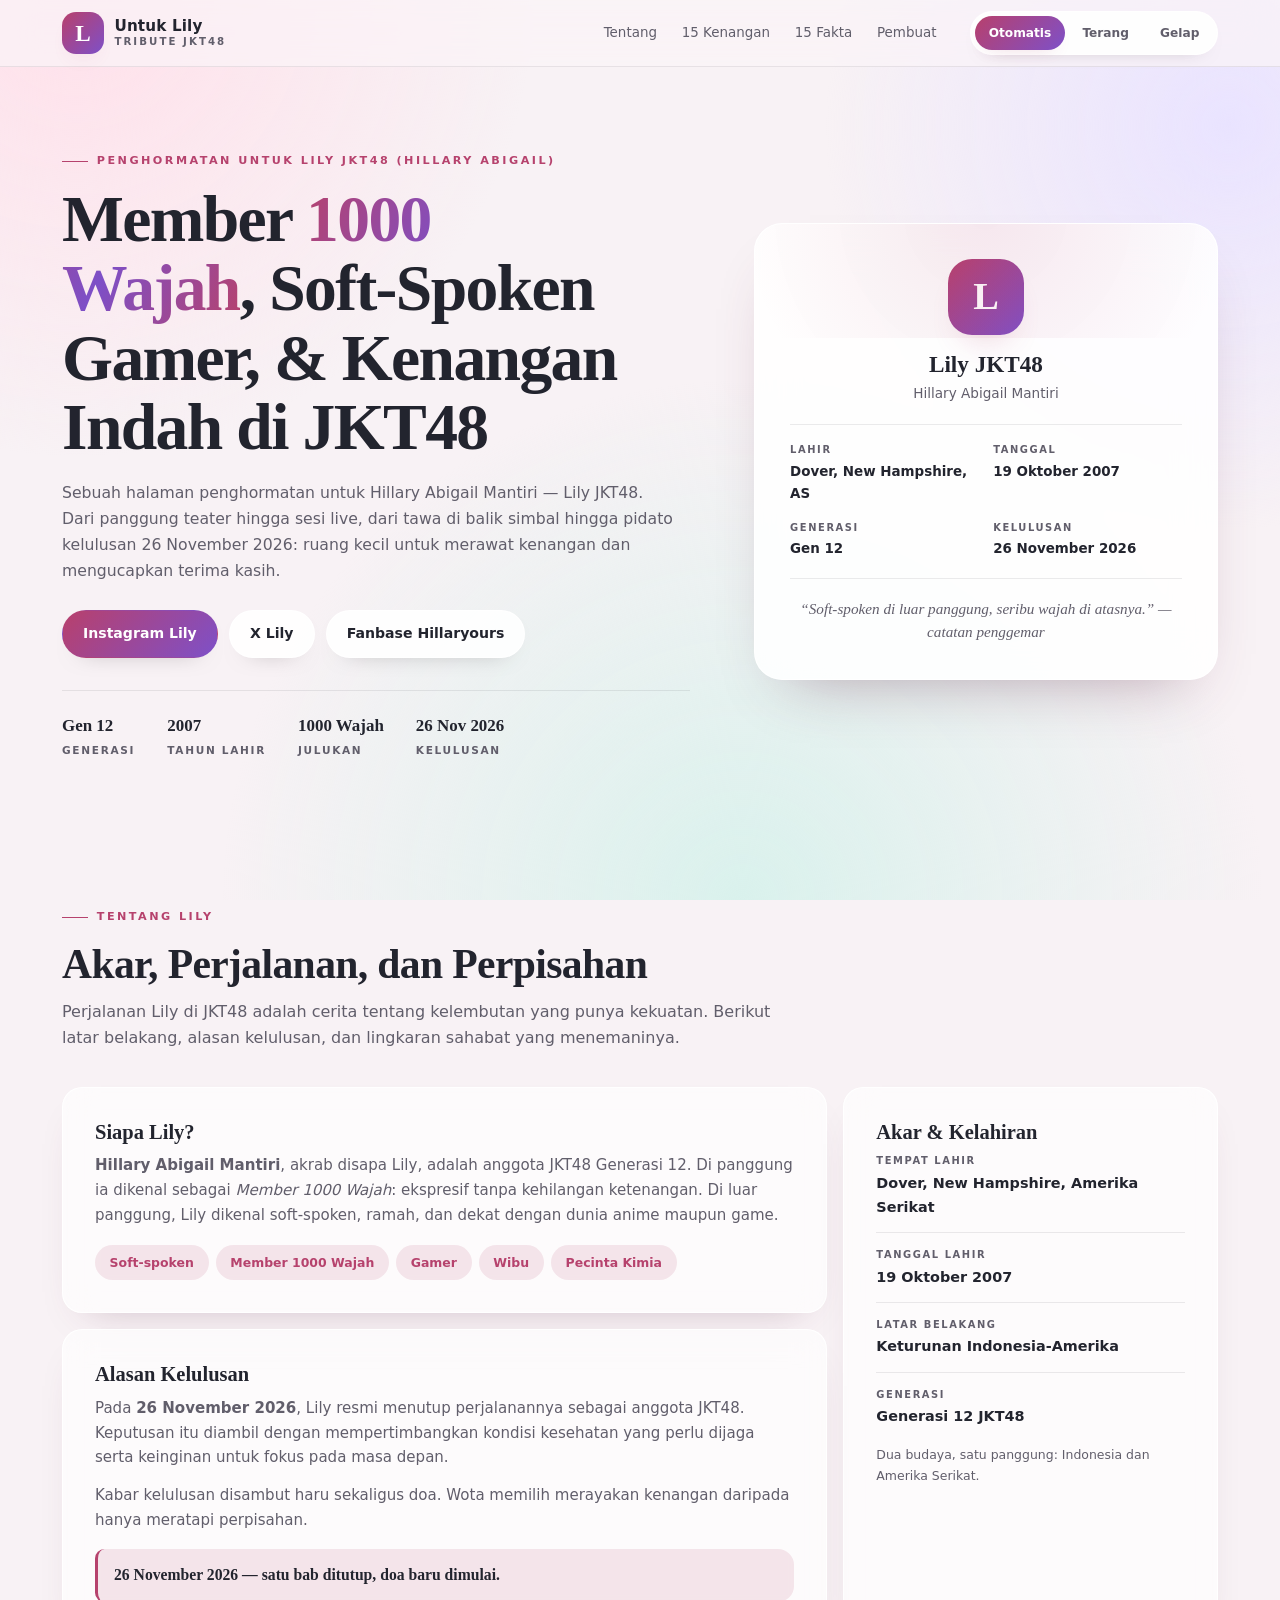
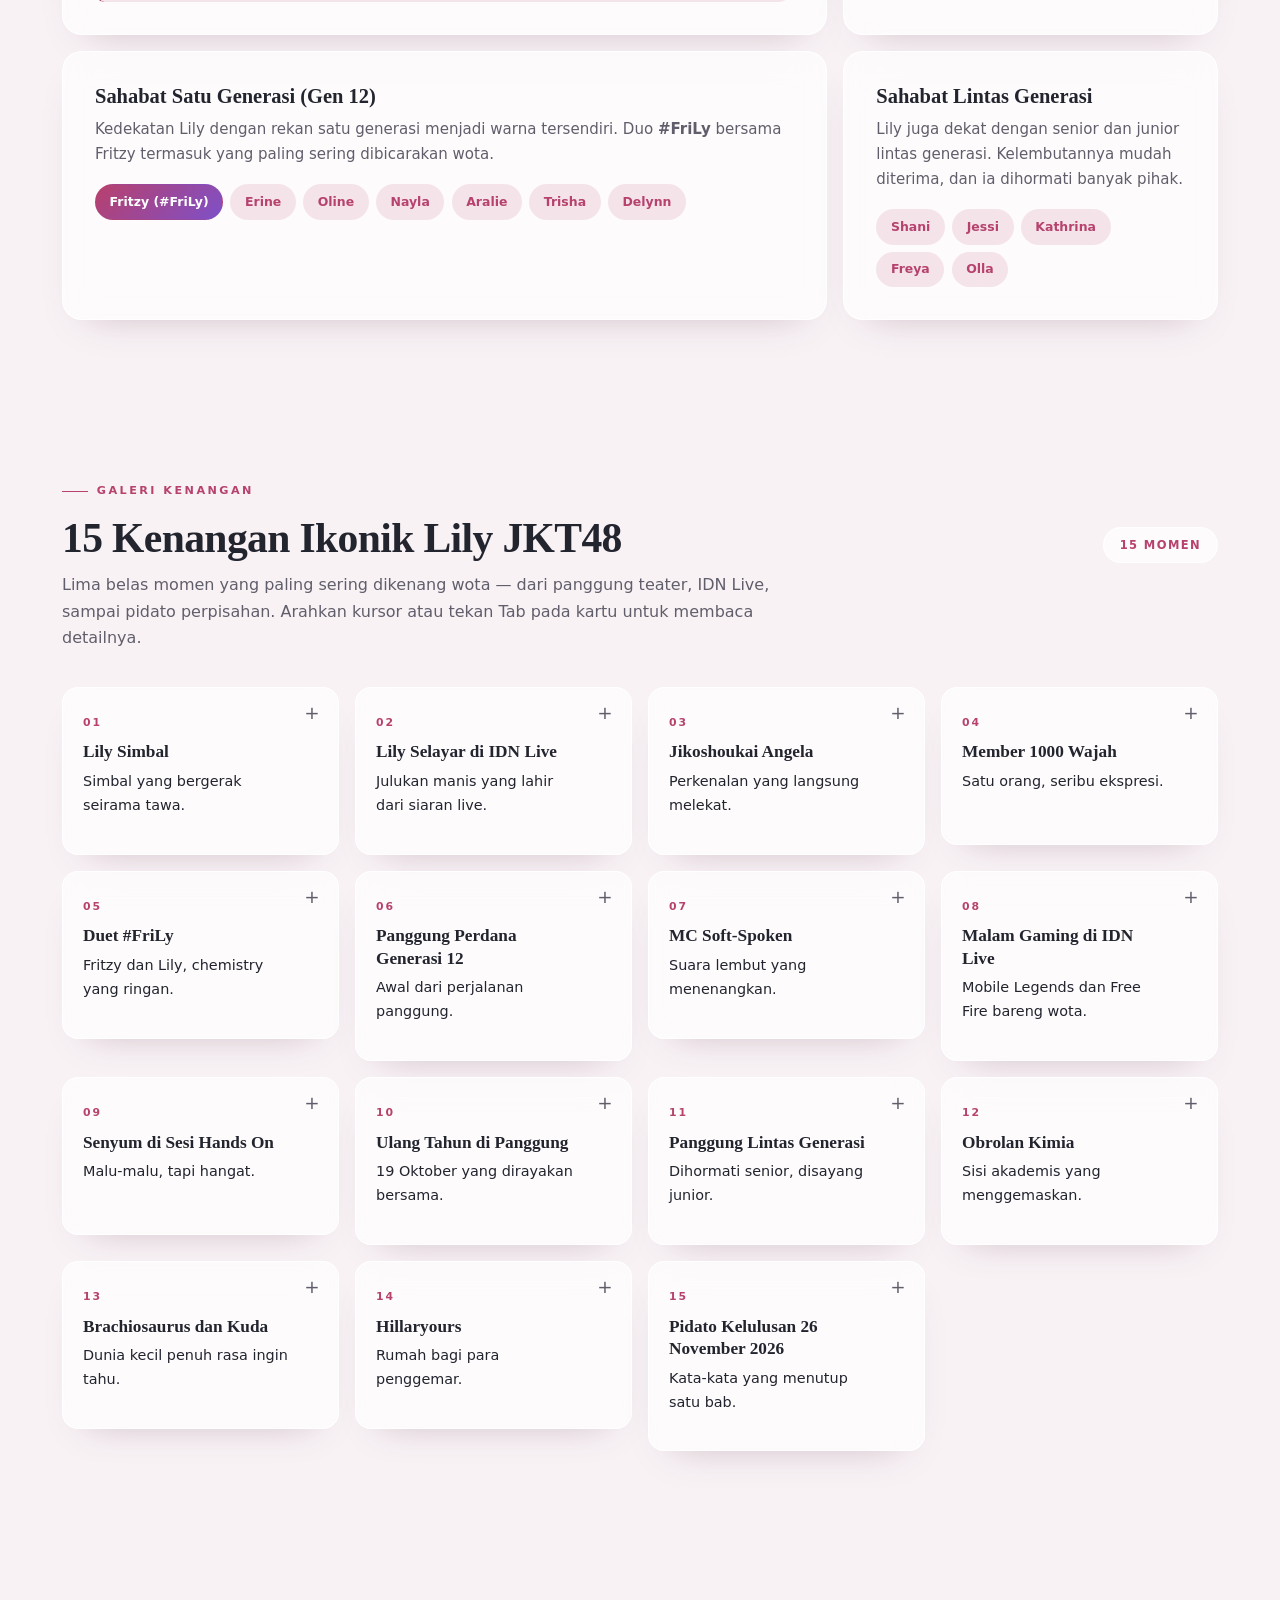
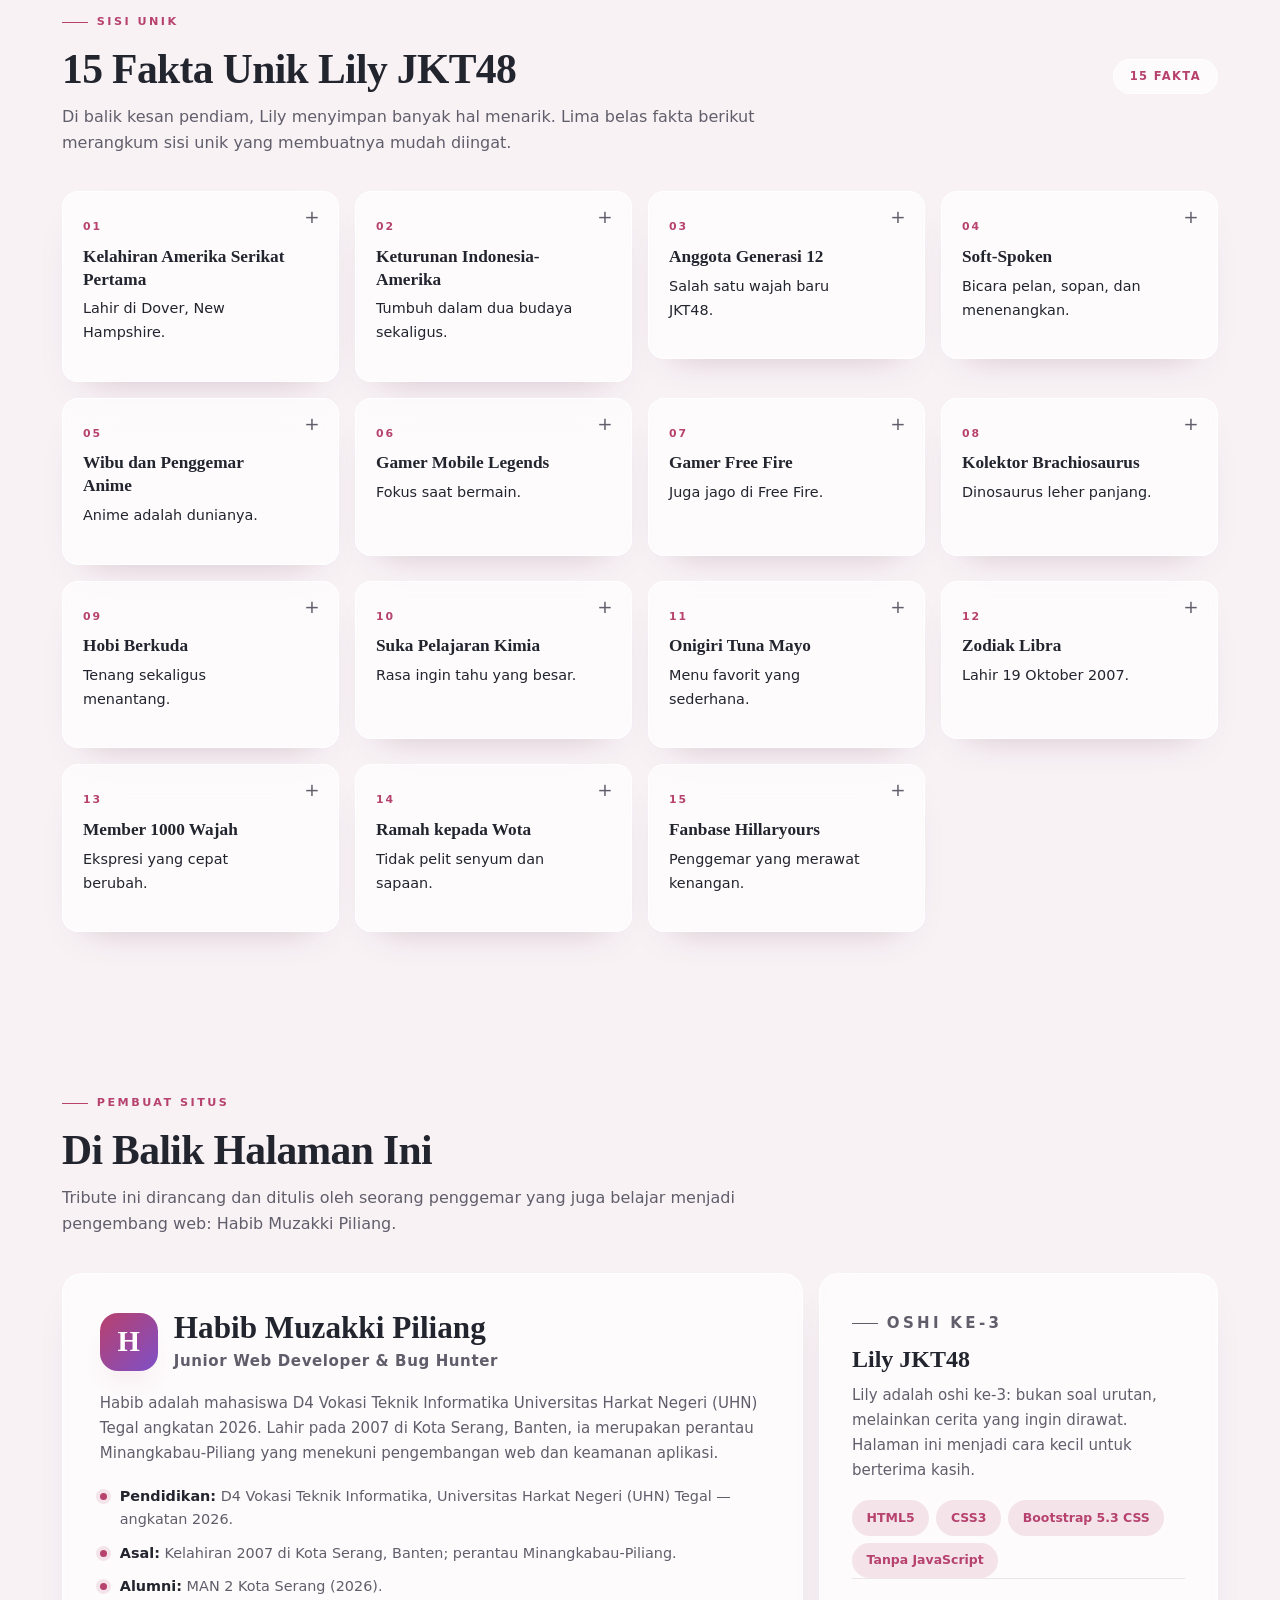
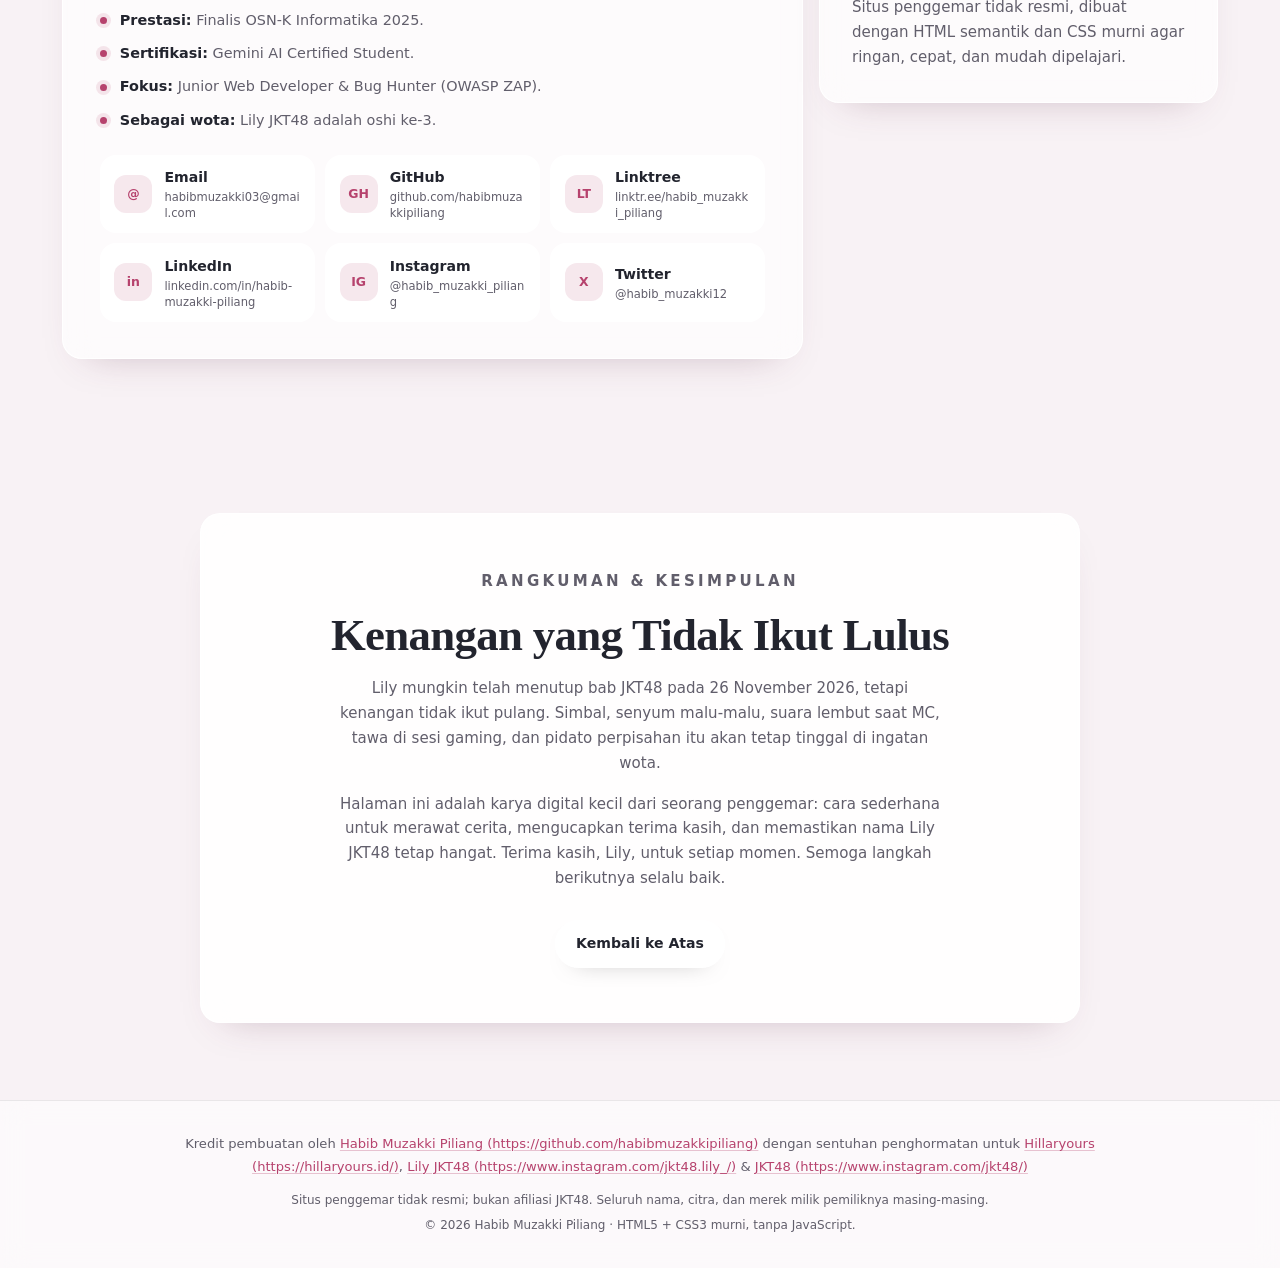
==== #._BELAJAR_HTML_BARU/LILY JKT48 TRIBUTE/index.html @ e6922bb1 "Add files via upload" ====
<!DOCTYPE html>
<html lang="id">
<head>
  <meta charset="UTF-8">
  <meta name="viewport" content="width=device-width, initial-scale=1">

  <!-- =====================================================================
       SEO DASAR
       Semua metadata ditulis sebagai tag HTML biasa (tanpa JSON-LD / script).
       Ganti URL canonical & og:url dengan alamat asli setelah situs online.
       ===================================================================== -->
  <title>Tribute Lily JKT48 — Member 1000 Wajah | Habib Muzakki Piliang</title>
  <meta name="description" content="Halaman penghormatan Lily JKT48 (Hillary Abigail Mantiri): Member 1000 Wajah, soft-spoken gamer, dan kenangan Generasi 12. Karya Habib Muzakki Piliang.">
  <meta name="keywords" content="Lily JKT48, Hillary Abigail Mantiri, Lily 1000 Wajah, Lily Gen 12, tribute Lily JKT48, kelulusan Lily JKT48, Hillaryours, Habib Muzakki Piliang, JKT48">
  <meta name="author" content="Habib Muzakki Piliang">
  <meta name="robots" content="index, follow">
  <link rel="canonical" href="https://habibmuzakkipiliang.github.io/lily-jkt48-tribute/">

  <meta name="google-site-verification" content="2lqEwKd6baWQ2nL5EldRkuIDyvjt5dhnQ6HaUU8MalA" />

  <!-- =====================================================================
       OPEN GRAPH (untuk tampilan saat tautan dibagikan)
       ===================================================================== -->
  <meta property="og:title" content="Tribute Lily JKT48 — Member 1000 Wajah">
  <meta property="og:description" content="Penghormatan untuk Lily JKT48 (Hillary Abigail Mantiri): soft-spoken gamer, Member 1000 Wajah, dan kenangan indah Generasi 12.">
  <meta property="og:type" content="website">
  <meta property="og:url" content="https://habibmuzakkipiliang.github.io/lily-jkt48-tribute/">
  <meta property="og:site_name" content="Untuk Lily — Tribute JKT48">
  <meta property="og:locale" content="id_ID">

  <!-- =====================================================================
       TWITTER CARD (tanpa gambar agar tetap ringan)
       ===================================================================== -->
  <meta name="twitter:card" content="summary">
  <meta name="twitter:title" content="Tribute Lily JKT48 — Member 1000 Wajah">
  <meta name="twitter:description" content="Halaman penghormatan untuk Lily JKT48 (Hillary Abigail Mantiri): soft-spoken gamer dan kenangan Generasi 12.">

  <!-- Warna bilah browser mengikuti tema perangkat -->
  <meta name="theme-color" content="#f8f2f5" media="(prefers-color-scheme: light)">
  <meta name="theme-color" content="#0b0f1a" media="(prefers-color-scheme: dark)">

  <!-- Ikon kecil (SVG ditanam langsung, tanpa file tambahan) -->
  <link rel="icon" href="data:image/svg+xml,%3Csvg xmlns='http://www.w3.org/2000/svg' viewBox='0 0 64 64'%3E%3Crect width='64' height='64' rx='18' fill='%23b6426d'/%3E%3Ctext x='32' y='45' font-family='Georgia,serif' font-size='36' font-weight='700' text-anchor='middle' fill='%23ffffff'%3EL%3C/text%3E%3C/svg%3E">

  <!-- Sambungkan lebih cepat ke CDN Bootstrap -->
  <link rel="preconnect" href="https://cdn.jsdelivr.net" crossorigin>

  <!-- Bootstrap 5.3 — HANYA file CSS. Tidak ada bundle JavaScript. -->
  <link href="https://cdn.jsdelivr.net/npm/bootstrap@5.3.3/dist/css/bootstrap.min.css" rel="stylesheet" crossorigin="anonymous">

  <!-- CSS utama buatan sendiri -->
  <link rel="stylesheet" href="style.css">
</head>
<body>

  <!-- =====================================================================
       PENGALIH TEMA 100% CSS (TANPA JAVASCRIPT)
       Tiga radio tersembunyi di awal <body>. Urutannya WAJIB berada
       sebelum .page-wrapper karena CSS memakai selector:
         #theme-dark:checked ~ .page-wrapper { ... }
       Tombol pill di navbar hanyalah <label for="..."> yang terhubung
       ke radio di bawah ini.
       ===================================================================== -->
  <input class="theme-input" type="radio" name="theme-mode" id="theme-auto" checked>
  <input class="theme-input" type="radio" name="theme-mode" id="theme-light">
  <input class="theme-input" type="radio" name="theme-mode" id="theme-dark">

  <!-- Seluruh isi situs dibungkus .page-wrapper agar tema bisa diatur -->
  <div class="page-wrapper">

    <!-- Tautan lompat untuk pengguna keyboard / pembaca layar -->
    <a class="skip-link" href="#konten">Lewati ke konten utama</a>

    <!-- ===================================================================
         1. NAVBAR
         Pakai flexbox CSS (bukan navbar Bootstrap) supaya tidak butuh JS.
         =================================================================== -->
    <header class="site-header">
      <div class="container nav-shell">

        <!-- Logo / judul tribute -->
        <a class="brand" href="#atas" aria-label="Untuk Lily — kembali ke atas">
          <span class="brand-mark" aria-hidden="true">L</span>
          <span class="brand-text">
            <strong>Untuk Lily</strong>
            <small>Tribute JKT48</small>
          </span>
        </a>

        <!-- Navigasi utama (disembunyikan di layar sangat kecil) -->
        <nav class="nav-links" aria-label="Navigasi utama">
          <a href="#tentang">Tentang</a>
          <a href="#kenangan">15 Kenangan</a>
          <a href="#fakta">15 Fakta</a>
          <a href="#pembuat">Pembuat</a>
        </nav>

        <!-- Tombol pill pengalih tema. for="" harus sama dengan id radio. -->
        <div class="theme-switch" role="group" aria-label="Pilih mode tema">
          <label class="theme-pill" for="theme-auto">Otomatis</label>
          <label class="theme-pill" for="theme-light">Terang</label>
          <label class="theme-pill" for="theme-dark">Gelap</label>
        </div>

      </div>
    </header>

    <main id="konten">

      <!-- =================================================================
           2. HERO
           Judul utama + ringkasan + tautan sosial + kartu profil singkat.
           ================================================================= -->
      <section class="hero" id="atas" aria-labelledby="hero-title">
        <div class="container hero-grid">

          <!-- Kolom teks -->
          <div class="hero-copy">
            <p class="eyebrow">Penghormatan untuk Lily JKT48 (Hillary Abigail)</p>

            <h1 id="hero-title">
              Member <span class="text-accent">1000 Wajah</span>, Soft-Spoken Gamer, &amp; Kenangan Indah di JKT48
            </h1>

            <p class="hero-desc">
              Sebuah halaman penghormatan untuk Hillary Abigail Mantiri — Lily JKT48.
              Dari panggung teater hingga sesi live, dari tawa di balik simbal hingga
              pidato kelulusan 26 November 2026: ruang kecil untuk merawat kenangan
              dan mengucapkan terima kasih.
            </p>

            <!-- Tautan resmi / kanal Lily dan fanbase -->
            <div class="hero-actions">
              <a class="btn-soft btn-primary-soft" href="https://www.instagram.com/jkt48.lily_/" target="_blank" rel="noopener noreferrer">
                Instagram Lily
              </a>
              <a class="btn-soft" href="https://x.com/Lily_JKT48" target="_blank" rel="noopener noreferrer">
                X Lily
              </a>
              <a class="btn-soft" href="https://hillaryours.id/" target="_blank" rel="noopener noreferrer">
                Fanbase Hillaryours
              </a>
            </div>

            <!-- Ringkasan angka penting, ditulis sebagai daftar semantik -->
            <ul class="hero-stats" aria-label="Ringkasan singkat Lily">
              <li>
                <span class="stat-value">Gen 12</span>
                <span class="stat-label">Generasi</span>
              </li>
              <li>
                <span class="stat-value">2007</span>
                <span class="stat-label">Tahun lahir</span>
              </li>
              <li>
                <span class="stat-value">1000 Wajah</span>
                <span class="stat-label">Julukan</span>
              </li>
              <li>
                <span class="stat-value">26 Nov 2026</span>
                <span class="stat-label">Kelulusan</span>
              </li>
            </ul>
          </div>

          <!-- Kartu profil ringkas bergaya kaca (glassmorphism) -->
          <aside class="hero-card" aria-label="Kartu profil singkat Lily JKT48">
            <div class="monogram" aria-hidden="true">L</div>
            <h2>Lily JKT48</h2>
            <p class="hero-card-name">Hillary Abigail Mantiri</p>

            <dl class="mini-facts">
              <div>
                <dt>Lahir</dt>
                <dd>Dover, New Hampshire, AS</dd>
              </div>
              <div>
                <dt>Tanggal</dt>
                <dd>19 Oktober 2007</dd>
              </div>
              <div>
                <dt>Generasi</dt>
                <dd>Gen 12</dd>
              </div>
              <div>
                <dt>Kelulusan</dt>
                <dd>26 November 2026</dd>
              </div>
            </dl>

            <p class="hero-note">“Soft-spoken di luar panggung, seribu wajah di atasnya.” — catatan penggemar</p>
          </aside>

        </div>
      </section>

      <!-- =================================================================
           3. BIOGRAFI, ASAL USUL, KELULUSAN & SAHABAT
           Disusun sebagai bento grid: kartu lebar + kartu tinggi.
           ================================================================= -->
      <section class="section" id="tentang" aria-labelledby="tentang-title">
        <div class="container">

          <header class="section-head">
            <p class="eyebrow">Tentang Lily</p>
            <h2 id="tentang-title">Akar, Perjalanan, dan Perpisahan</h2>
            <p class="section-intro">
              Perjalanan Lily di JKT48 adalah cerita tentang kelembutan yang punya kekuatan.
              Berikut latar belakang, alasan kelulusan, dan lingkaran sahabat yang menemaninya.
            </p>
          </header>

          <div class="bento">

            <!-- Kartu lebar: siapa Lily -->
            <article class="glass-card bento-wide" aria-labelledby="bio-title">
              <h3 class="card-title" id="bio-title">Siapa Lily?</h3>
              <p>
                <strong>Hillary Abigail Mantiri</strong>, akrab disapa Lily, adalah anggota
                JKT48 Generasi 12. Di panggung ia dikenal sebagai <em>Member 1000 Wajah</em>:
                ekspresif tanpa kehilangan ketenangan. Di luar panggung, Lily dikenal
                soft-spoken, ramah, dan dekat dengan dunia anime maupun game.
              </p>
              <ul class="chip-row" aria-label="Ciri khas Lily">
                <li class="chip">Soft-spoken</li>
                <li class="chip">Member 1000 Wajah</li>
                <li class="chip">Gamer</li>
                <li class="chip">Wibu</li>
                <li class="chip">Pecinta Kimia</li>
              </ul>
            </article>

            <!-- Kartu tinggi: kelahiran dan latar belakang -->
            <article class="glass-card bento-tall" aria-labelledby="asal-title">
              <h3 class="card-title" id="asal-title">Akar &amp; Kelahiran</h3>
              <dl class="detail-list">
                <div>
                  <dt>Tempat lahir</dt>
                  <dd>Dover, New Hampshire, Amerika Serikat</dd>
                </div>
                <div>
                  <dt>Tanggal lahir</dt>
                  <dd>19 Oktober 2007</dd>
                </div>
                <div>
                  <dt>Latar belakang</dt>
                  <dd>Keturunan Indonesia-Amerika</dd>
                </div>
                <div>
                  <dt>Generasi</dt>
                  <dd>Generasi 12 JKT48</dd>
                </div>
              </dl>
              <p class="card-note">Dua budaya, satu panggung: Indonesia dan Amerika Serikat.</p>
            </article>

            <!-- Kartu lebar: alasan kelulusan -->
            <article class="glass-card bento-wide" aria-labelledby="lulus-title">
              <h3 class="card-title" id="lulus-title">Alasan Kelulusan</h3>
              <p>
                Pada <strong>26 November 2026</strong>, Lily resmi menutup perjalanannya
                sebagai anggota JKT48. Keputusan itu diambil dengan mempertimbangkan
                kondisi kesehatan yang perlu dijaga serta keinginan untuk fokus pada masa depan.
              </p>
              <p>
                Kabar kelulusan disambut haru sekaligus doa. Wota memilih merayakan kenangan
                daripada hanya meratapi perpisahan.
              </p>
              <p class="highlight-line">26 November 2026 — satu bab ditutup, doa baru dimulai.</p>
            </article>

            <!-- Kartu lebar: sahabat satu generasi -->
            <article class="glass-card bento-wide" aria-labelledby="sahabat-title">
              <h3 class="card-title" id="sahabat-title">Sahabat Satu Generasi (Gen 12)</h3>
              <p>
                Kedekatan Lily dengan rekan satu generasi menjadi warna tersendiri.
                Duo <strong>#FriLy</strong> bersama Fritzy termasuk yang paling sering
                dibicarakan wota.
              </p>
              <ul class="chip-row" aria-label="Sahabat satu generasi">
                <li class="chip chip-highlight">Fritzy (#FriLy)</li>
                <li class="chip">Erine</li>
                <li class="chip">Oline</li>
                <li class="chip">Nayla</li>
                <li class="chip">Aralie</li>
                <li class="chip">Trisha</li>
                <li class="chip">Delynn</li>
              </ul>
            </article>

            <!-- Kartu biasa: sahabat lintas generasi -->
            <article class="glass-card" aria-labelledby="lintas-title">
              <h3 class="card-title" id="lintas-title">Sahabat Lintas Generasi</h3>
              <p>
                Lily juga dekat dengan senior dan junior lintas generasi. Kelembutannya
                mudah diterima, dan ia dihormati banyak pihak.
              </p>
              <ul class="chip-row" aria-label="Sahabat lintas generasi">
                <li class="chip">Shani</li>
                <li class="chip">Jessi</li>
                <li class="chip">Kathrina</li>
                <li class="chip">Freya</li>
                <li class="chip">Olla</li>
              </ul>
            </article>

          </div>
        </div>
      </section>

      <!-- =================================================================
           4. GRID 15 KENANGAN IKONIK
           Kartu bisa "dibuka" lewat hover atau fokus keyboard (Tab).
           Di layar sentuh, detail ditampilkan otomatis lewat media query.
           ================================================================= -->
      <section class="section" id="kenangan" aria-labelledby="kenangan-title">
        <div class="container">

          <header class="section-head">
            <div class="head-row">
              <div>
                <p class="eyebrow">Galeri Kenangan</p>
                <h2 id="kenangan-title">15 Kenangan Ikonik Lily JKT48</h2>
              </div>
              <span class="count-badge">15 momen</span>
            </div>
            <p class="section-intro">
              Lima belas momen yang paling sering dikenang wota — dari panggung teater,
              IDN Live, sampai pidato perpisahan. Arahkan kursor atau tekan Tab pada
              kartu untuk membaca detailnya.
            </p>
          </header>

          <div class="tile-grid">

            <!-- 01 -->
            <article class="tile" tabindex="0">
              <span class="tile-number">01</span>
              <h3>Lily Simbal</h3>
              <p class="tile-lead">Simbal yang bergerak seirama tawa.</p>
              <p class="tile-detail">
                Di panggung, Lily memainkan simbal dengan ekspresif. Bagi wota,
                bunyinya seperti penanda bahwa Lily sedang menikmati momen.
              </p>
            </article>

            <!-- 02 -->
            <article class="tile" tabindex="0">
              <span class="tile-number">02</span>
              <h3>Lily Selayar di IDN Live</h3>
              <p class="tile-lead">Julukan manis yang lahir dari siaran live.</p>
              <p class="tile-detail">
                Sesi IDN Live menampilkan Lily yang santai dan cair. Julukan
                “Lily Selayar” tumbuh dari obrolan wota dan bertahan sebagai kenangan lucu.
              </p>
            </article>

            <!-- 03 -->
            <article class="tile" tabindex="0">
              <span class="tile-number">03</span>
              <h3>Jikoshoukai Angela</h3>
              <p class="tile-lead">Perkenalan yang langsung melekat.</p>
              <p class="tile-detail">
                Jikoshoukai dengan kata “Angela” jadi ciri khas Lily: singkat, lembut,
                tetapi mudah diingat siapa pun yang baru mengenalnya.
              </p>
            </article>

            <!-- 04 -->
            <article class="tile" tabindex="0">
              <span class="tile-number">04</span>
              <h3>Member 1000 Wajah</h3>
              <p class="tile-lead">Satu orang, seribu ekspresi.</p>
              <p class="tile-detail">
                Dari senyum malu sampai tatapan jahil, perubahan wajah Lily di panggung
                dan konten adalah alasan julukan ini melekat.
              </p>
            </article>

            <!-- 05 -->
            <article class="tile" tabindex="0">
              <span class="tile-number">05</span>
              <h3>Duet #FriLy</h3>
              <p class="tile-lead">Fritzy dan Lily, chemistry yang ringan.</p>
              <p class="tile-detail">
                Kebersamaan Lily dengan Fritzy di panggung dan konten membuat wota akrab
                dengan sebutan #FriLy. Momen kecil mereka selalu terasa hangat.
              </p>
            </article>

            <!-- 06 -->
            <article class="tile" tabindex="0">
              <span class="tile-number">06</span>
              <h3>Panggung Perdana Generasi 12</h3>
              <p class="tile-lead">Awal dari perjalanan panggung.</p>
              <p class="tile-detail">
                Debut teater Generasi 12 menjadi titik pertama Lily memperkenalkan diri:
                gugup, senyum kecil, dan tepuk tangan panjang wota.
              </p>
            </article>

            <!-- 07 -->
            <article class="tile" tabindex="0">
              <span class="tile-number">07</span>
              <h3>MC Soft-Spoken</h3>
              <p class="tile-lead">Suara lembut yang menenangkan.</p>
              <p class="tile-detail">
                Saat memandu acara, Lily berbicara pelan dan jelas. Suasananya hangat,
                tanpa kehilangan energi.
              </p>
            </article>

            <!-- 08 -->
            <article class="tile" tabindex="0">
              <span class="tile-number">08</span>
              <h3>Malam Gaming di IDN Live</h3>
              <p class="tile-lead">Mobile Legends dan Free Fire bareng wota.</p>
              <p class="tile-detail">
                Sesi live gaming memperlihatkan sisi Lily sebagai gamer: fokus, kompak,
                dan sesekali jahil saat bermain.
              </p>
            </article>

            <!-- 09 -->
            <article class="tile" tabindex="0">
              <span class="tile-number">09</span>
              <h3>Senyum di Sesi Hands On</h3>
              <p class="tile-lead">Malu-malu, tapi hangat.</p>
              <p class="tile-detail">
                Di meja hands on, Lily menyapa wota satu per satu dengan sopan.
                Tawa kecil dan tatapan ramahnya sering dikenang.
              </p>
            </article>

            <!-- 10 -->
            <article class="tile" tabindex="0">
              <span class="tile-number">10</span>
              <h3>Ulang Tahun di Panggung</h3>
              <p class="tile-lead">19 Oktober yang dirayakan bersama.</p>
              <p class="tile-detail">
                Perayaan ulang tahun di tengah wota menjadi kejutan kecil:
                lagu, kue, dan doa untuk Lily.
              </p>
            </article>

            <!-- 11 -->
            <article class="tile" tabindex="0">
              <span class="tile-number">11</span>
              <h3>Panggung Lintas Generasi</h3>
              <p class="tile-lead">Dihormati senior, disayang junior.</p>
              <p class="tile-detail">
                Kebersamaan dengan Shani, Jessi, Kathrina, dan Freya menunjukkan
                bahwa kelembutan Lily diterima banyak generasi.
              </p>
            </article>

            <!-- 12 -->
            <article class="tile" tabindex="0">
              <span class="tile-number">12</span>
              <h3>Obrolan Kimia</h3>
              <p class="tile-lead">Sisi akademis yang menggemaskan.</p>
              <p class="tile-detail">
                Lily menyukai kimia. Obrolan pelajaran di konten dan live menjadi
                sisi lain yang membuat wota terkesan.
              </p>
            </article>

            <!-- 13 -->
            <article class="tile" tabindex="0">
              <span class="tile-number">13</span>
              <h3>Brachiosaurus dan Kuda</h3>
              <p class="tile-lead">Dunia kecil penuh rasa ingin tahu.</p>
              <p class="tile-detail">
                Koleksi Brachiosaurus dan hobi berkuda adalah cerita favorit wota:
                dua hal sederhana yang memperlihatkan sisi playful Lily.
              </p>
            </article>

            <!-- 14 -->
            <article class="tile" tabindex="0">
              <span class="tile-number">14</span>
              <h3>Hillaryours</h3>
              <p class="tile-lead">Rumah bagi para penggemar.</p>
              <p class="tile-detail">
                Fanbase Hillaryours merayakan setiap momen Lily. Proyek bersama mereka
                membuktikan bahwa kenangan tumbuh dari kebersamaan.
              </p>
            </article>

            <!-- 15 -->
            <article class="tile" tabindex="0">
              <span class="tile-number">15</span>
              <h3>Pidato Kelulusan 26 November 2026</h3>
              <p class="tile-lead">Kata-kata yang menutup satu bab.</p>
              <p class="tile-detail">
                Pidato perpisahan Lily menyentuh hati: terima kasih untuk wota, tim,
                dan sahabat, sekaligus doa untuk langkah berikutnya.
              </p>
            </article>

          </div>
        </div>
      </section>

      <!-- =================================================================
           5. GRID 15 FAKTA UNIK
           Struktur kartu sama dengan kenangan, jadi gaya CSS-nya dipakai ulang.
           ================================================================= -->
      <section class="section" id="fakta" aria-labelledby="fakta-title">
        <div class="container">

          <header class="section-head">
            <div class="head-row">
              <div>
                <p class="eyebrow">Sisi Unik</p>
                <h2 id="fakta-title">15 Fakta Unik Lily JKT48</h2>
              </div>
              <span class="count-badge">15 fakta</span>
            </div>
            <p class="section-intro">
              Di balik kesan pendiam, Lily menyimpan banyak hal menarik.
              Lima belas fakta berikut merangkum sisi unik yang membuatnya mudah diingat.
            </p>
          </header>

          <div class="tile-grid">

            <!-- 01 -->
            <article class="tile" tabindex="0">
              <span class="tile-number">01</span>
              <h3>Kelahiran Amerika Serikat Pertama</h3>
              <p class="tile-lead">Lahir di Dover, New Hampshire.</p>
              <p class="tile-detail">
                Lily tercatat sebagai anggota JKT48 pertama yang lahir di Amerika Serikat.
              </p>
            </article>

            <!-- 02 -->
            <article class="tile" tabindex="0">
              <span class="tile-number">02</span>
              <h3>Keturunan Indonesia-Amerika</h3>
              <p class="tile-lead">Tumbuh dalam dua budaya sekaligus.</p>
              <p class="tile-detail">
                Bahasa dan kebiasaan Indonesia maupun Amerika mewarnai kesehariannya.
              </p>
            </article>

            <!-- 03 -->
            <article class="tile" tabindex="0">
              <span class="tile-number">03</span>
              <h3>Anggota Generasi 12</h3>
              <p class="tile-lead">Salah satu wajah baru JKT48.</p>
              <p class="tile-detail">
                Lily bergabung sebagai anggota Generasi 12 dan diperkenalkan ke wota
                sebagai bagian dari generasi tersebut.
              </p>
            </article>

            <!-- 04 -->
            <article class="tile" tabindex="0">
              <span class="tile-number">04</span>
              <h3>Soft-Spoken</h3>
              <p class="tile-lead">Bicara pelan, sopan, dan menenangkan.</p>
              <p class="tile-detail">
                “Soft-spoken” adalah kata yang paling sering dipakai wota untuknya.
              </p>
            </article>

            <!-- 05 -->
            <article class="tile" tabindex="0">
              <span class="tile-number">05</span>
              <h3>Wibu dan Penggemar Anime</h3>
              <p class="tile-lead">Anime adalah dunianya.</p>
              <p class="tile-detail">
                Energi wibu sering muncul dalam obrolan live dan konten-konten Lily.
              </p>
            </article>

            <!-- 06 -->
            <article class="tile" tabindex="0">
              <span class="tile-number">06</span>
              <h3>Gamer Mobile Legends</h3>
              <p class="tile-lead">Fokus saat bermain.</p>
              <p class="tile-detail">
                Mobile Legends menjadi salah satu permainan favoritnya, terutama
                saat sesi gaming bersama wota.
              </p>
            </article>

            <!-- 07 -->
            <article class="tile" tabindex="0">
              <span class="tile-number">07</span>
              <h3>Gamer Free Fire</h3>
              <p class="tile-lead">Juga jago di Free Fire.</p>
              <p class="tile-detail">
                Free Fire masuk daftar game favorit; momen bermain bareng teman
                selalu ditunggu wota.
              </p>
            </article>

            <!-- 08 -->
            <article class="tile" tabindex="0">
              <span class="tile-number">08</span>
              <h3>Kolektor Brachiosaurus</h3>
              <p class="tile-lead">Dinosaurus leher panjang.</p>
              <p class="tile-detail">
                Mengoleksi dinosaurus Brachiosaurus — fakta unik yang langsung
                membuatnya berbeda.
              </p>
            </article>

            <!-- 09 -->
            <article class="tile" tabindex="0">
              <span class="tile-number">09</span>
              <h3>Hobi Berkuda</h3>
              <p class="tile-lead">Tenang sekaligus menantang.</p>
              <p class="tile-detail">
                Berkuda cocok dengan karakter Lily yang tenang, tetapi tetap suka
                mencoba hal baru.
              </p>
            </article>

            <!-- 10 -->
            <article class="tile" tabindex="0">
              <span class="tile-number">10</span>
              <h3>Suka Pelajaran Kimia</h3>
              <p class="tile-lead">Rasa ingin tahu yang besar.</p>
              <p class="tile-detail">
                Kimia termasuk pelajaran favoritnya. Sisi akademis ini menarik
                perhatian wota.
              </p>
            </article>

            <!-- 11 -->
            <article class="tile" tabindex="0">
              <span class="tile-number">11</span>
              <h3>Onigiri Tuna Mayo</h3>
              <p class="tile-lead">Menu favorit yang sederhana.</p>
              <p class="tile-detail">
                Makanan favoritnya onigiri isi tuna mayo — detail kecil yang
                terasa sangat Lily.
              </p>
            </article>

            <!-- 12 -->
            <article class="tile" tabindex="0">
              <span class="tile-number">12</span>
              <h3>Zodiak Libra</h3>
              <p class="tile-lead">Lahir 19 Oktober 2007.</p>
              <p class="tile-detail">
                Lily berzodiak Libra — dikenal ramah dan suka keseimbangan.
              </p>
            </article>

            <!-- 13 -->
            <article class="tile" tabindex="0">
              <span class="tile-number">13</span>
              <h3>Member 1000 Wajah</h3>
              <p class="tile-lead">Ekspresi yang cepat berubah.</p>
              <p class="tile-detail">
                Malu, ceria, jahil, haru. Julukan ini melekat karena memang
                terlihat di panggung.
              </p>
            </article>

            <!-- 14 -->
            <article class="tile" tabindex="0">
              <span class="tile-number">14</span>
              <h3>Ramah kepada Wota</h3>
              <p class="tile-lead">Tidak pelit senyum dan sapaan.</p>
              <p class="tile-detail">
                Banyak wota merasa diterima justru oleh sikap tenang dan ramahnya.
              </p>
            </article>

            <!-- 15 -->
            <article class="tile" tabindex="0">
              <span class="tile-number">15</span>
              <h3>Fanbase Hillaryours</h3>
              <p class="tile-lead">Penggemar yang merawat kenangan.</p>
              <p class="tile-detail">
                Hillaryours aktif merawat kenangan dan mendukung setiap langkah Lily.
              </p>
            </article>

          </div>
        </div>
      </section>

      <!-- =================================================================
           6. PROFIL PEMBUAT WEBSITE
           Kartu profil + tautan kontak dalam bentuk "link chip".
           ================================================================= -->
      <section class="section" id="pembuat" aria-labelledby="pembuat-title">
        <div class="container">

          <header class="section-head">
            <p class="eyebrow">Pembuat Situs</p>
            <h2 id="pembuat-title">Di Balik Halaman Ini</h2>
            <p class="section-intro">
              Tribute ini dirancang dan ditulis oleh seorang penggemar yang juga
              belajar menjadi pengembang web: Habib Muzakki Piliang.
            </p>
          </header>

          <div class="creator-grid">

            <!-- Kartu profil utama -->
            <article class="glass-card creator-card" aria-labelledby="habib-title">
              <div class="profile-head">
                <div class="monogram monogram-sm" aria-hidden="true">H</div>
                <div>
                  <h3 id="habib-title">Habib Muzakki Piliang</h3>
                  <p class="profile-role">Junior Web Developer &amp; Bug Hunter</p>
                </div>
              </div>

              <p class="profile-bio">
                Habib adalah mahasiswa D4 Vokasi Teknik Informatika Universitas Harkat
                Negeri (UHN) Tegal angkatan 2026. Lahir pada 2007 di Kota Serang, Banten,
                ia merupakan perantau Minangkabau-Piliang yang menekuni pengembangan web
                dan keamanan aplikasi.
              </p>

              <ul class="profile-facts">
                <li><strong>Pendidikan:</strong> D4 Vokasi Teknik Informatika, Universitas Harkat Negeri (UHN) Tegal — angkatan 2026.</li>
                <li><strong>Asal:</strong> Kelahiran 2007 di Kota Serang, Banten; perantau Minangkabau-Piliang.</li>
                <li><strong>Alumni:</strong> MAN 2 Kota Serang (2026).</li>
                <li><strong>Prestasi:</strong> Finalis OSN-K Informatika 2025.</li>
                <li><strong>Sertifikasi:</strong> Gemini AI Certified Student.</li>
                <li><strong>Fokus:</strong> Junior Web Developer &amp; Bug Hunter (OWASP ZAP).</li>
                <li><strong>Sebagai wota:</strong> Lily JKT48 adalah oshi ke-3.</li>
              </ul>

              <!-- Tautan langsung: email, GitHub, Linktree, LinkedIn, Instagram -->
              <div class="creator-links">

                <a class="link-chip" href="mailto:habibmuzakki03@gmail.com">
                  <span class="chip-badge" aria-hidden="true">@</span>
                  <span class="chip-text">
                    <strong>Email</strong>
                    <small>habibmuzakki03@gmail.com</small>
                  </span>
                </a>

                <a class="link-chip" href="https://github.com/habibmuzakkipiliang" target="_blank" rel="noopener noreferrer">
                  <span class="chip-badge" aria-hidden="true">GH</span>
                  <span class="chip-text">
                    <strong>GitHub</strong>
                    <small>github.com/habibmuzakkipiliang</small>
                  </span>
                </a>

                <a class="link-chip" href="https://linktr.ee/habib_muzakki_piliang" target="_blank" rel="noopener noreferrer">
                  <span class="chip-badge" aria-hidden="true">LT</span>
                  <span class="chip-text">
                    <strong>Linktree</strong>
                    <small>linktr.ee/habib_muzakki_piliang</small>
                  </span>
                </a>

                <a class="link-chip" href="https://www.linkedin.com/in/habib-muzakki-piliang/" target="_blank" rel="noopener noreferrer">
                  <span class="chip-badge" aria-hidden="true">in</span>
                  <span class="chip-text">
                    <strong>LinkedIn</strong>
                    <small>linkedin.com/in/habib-muzakki-piliang</small>
                  </span>
                </a>

                <a class="link-chip" href="https://www.instagram.com/habib_muzakki_piliang" target="_blank" rel="noopener noreferrer">
                  <span class="chip-badge" aria-hidden="true">IG</span>
                  <span class="chip-text">
                    <strong>Instagram</strong>
                    <small>@habib_muzakki_piliang</small>
                  </span>
                </a>

                <a class="link-chip" href="https://x.com/habib_muzakki12" target="_blank" rel="noopener noreferrer">
                  <span class="chip-badge" aria-hidden="true">X</span>
                  <span class="chip-text">
                    <strong>Twitter</strong>
                    <small>@habib_muzakki12</small>
                  </span>
                </a>

              </div>
            </article>

            <!-- Kartu samping: alasan tribute -->
            <aside class="glass-card oshi-card" aria-labelledby="oshi-title">
              <p class="eyebrow">Oshi ke-3</p>
              <h3 id="oshi-title">Lily JKT48</h3>
              <p>
                Lily adalah oshi ke-3: bukan soal urutan, melainkan cerita yang ingin
                dirawat. Halaman ini menjadi cara kecil untuk berterima kasih.
              </p>

              <ul class="chip-row" aria-label="Teknologi yang dipakai">
                <li class="chip">HTML5</li>
                <li class="chip">CSS3</li>
                <li class="chip">Bootstrap 5.3 CSS</li>
                <li class="chip">Tanpa JavaScript</li>
              </ul>

              <p class="oshi-note">
                Situs penggemar tidak resmi, dibuat dengan HTML semantik dan CSS murni
                agar ringan, cepat, dan mudah dipelajari.
              </p>
            </aside>

          </div>
        </div>
      </section>

      <!-- =================================================================
           7. RANGKUMAN & KESIMPULAN
           ================================================================= -->
      <section class="section" id="penutup" aria-labelledby="penutup-title">
        <div class="container">
          <article class="glass-card closing-card">
            <p class="eyebrow">Rangkuman &amp; Kesimpulan</p>
            <h2 id="penutup-title">Kenangan yang Tidak Ikut Lulus</h2>
            <p>
              Lily mungkin telah menutup bab JKT48 pada 26 November 2026, tetapi
              kenangan tidak ikut pulang. Simbal, senyum malu-malu, suara lembut saat
              MC, tawa di sesi gaming, dan pidato perpisahan itu akan tetap tinggal
              di ingatan wota.
            </p>
            <p>
              Halaman ini adalah karya digital kecil dari seorang penggemar: cara
              sederhana untuk merawat cerita, mengucapkan terima kasih, dan memastikan
              nama Lily JKT48 tetap hangat. Terima kasih, Lily, untuk setiap momen.
              Semoga langkah berikutnya selalu baik.
            </p>
            <a class="btn-soft" href="#atas">Kembali ke Atas</a>
          </article>
        </div>
      </section>

    </main>

    <!-- ===================================================================
         8. FOOTER
         Teks kredit ditampilkan persis sesuai permintaan; setiap entitas
         dan URL-nya menjadi tautan yang bisa diklik.
         =================================================================== -->
    <footer class="site-footer">
      <div class="container">

        <p class="footer-credit">
          Kredit pembuatan oleh <a href="https://github.com/habibmuzakkipiliang" target="_blank" rel="noopener noreferrer">Habib Muzakki Piliang (https://github.com/habibmuzakkipiliang)</a> dengan sentuhan penghormatan untuk <a href="https://hillaryours.id/" target="_blank" rel="noopener noreferrer">Hillaryours (https://hillaryours.id/)</a>, <a href="https://www.instagram.com/jkt48.lily_/" target="_blank" rel="noopener noreferrer">Lily JKT48 (https://www.instagram.com/jkt48.lily_/)</a> &amp; <a href="https://www.instagram.com/jkt48/" target="_blank" rel="noopener noreferrer">JKT48 (https://www.instagram.com/jkt48/)</a>
        </p>

        <p class="footer-note">
          Situs penggemar tidak resmi; bukan afiliasi JKT48.
          Seluruh nama, citra, dan merek milik pemiliknya masing-masing.
        </p>

        <p class="footer-meta">
          © 2026 Habib Muzakki Piliang · HTML5 + CSS3 murni, tanpa JavaScript.
        </p>

      </div>
    </footer>

  </div>
</body>
</html>
---- #._BELAJAR_HTML_BARU/LILY JKT48 TRIBUTE/style.css ----
/* ==========================================================================
   TRIBUTE LILY JKT48 — style.css
   --------------------------------------------------------------------------
   DAFTAR ISI
   1.  Dasar & variabel global
   2.  Sistem tema (Otomatis / Terang / Gelap) — 100% CSS
   3.  Utilitas (container, skip link, fokus, tombol)
   4.  Navbar & tombol pill tema
   5.  Hero
   6.  Judul bagian
   7.  Bento grid (biografi & sahabat)
   8.  Grid 15 kenangan & 15 fakta
   9.  Profil pembuat situs
   10. Rangkuman & kesimpulan
   11. Footer
   12. Responsif
   13. Aksesibilitas (reduced motion)
   ========================================================================== */


/* ==========================================================================
   1. DASAR & VARIABEL GLOBAL
   ========================================================================== */

/* Variabel yang tidak berubah antar tema (font, radius, lebar konten) */
:root {
  --font-serif: "Iowan Old Style", "Palatino Linotype", "Book Antiqua", Georgia, "Times New Roman", serif;
  --font-sans: "Segoe UI", system-ui, -apple-system, "Helvetica Neue", Arial, sans-serif;
  --radius-lg: 28px;
  --radius-md: 20px;
  --radius-sm: 16px;
  --container-max: 1180px;
  color-scheme: light dark; /* agar scrollbar mengikuti perangkat */
}

/* Jika tema dipaksa lewat radio, scrollbar juga ikut berubah (browser modern) */
html:has(#theme-light:checked) { color-scheme: light; }
html:has(#theme-dark:checked)  { color-scheme: dark; }

/* Reset kecil: Bootstrap sudah melakukan reset, ini hanya penguat */
*,
*::before,
*::after {
  box-sizing: border-box;
}

html {
  scroll-behavior: smooth;
  scroll-padding-top: 104px; /* agar judul tidak tertutup navbar sticky */
}

body {
  margin: 0;
  min-height: 100vh;
  font-family: var(--font-sans);
  line-height: 1.65;
  background-color: #f8f2f5; /* cadangan saat browser tidak mendukung :has() */
  -webkit-font-smoothing: antialiased;
  -moz-osx-font-smoothing: grayscale;
}

/* Warna body mengikuti mode Otomatis (perangkat) */
@media (prefers-color-scheme: dark) {
  body { background-color: #0b0f1a; }
}

/* Warna body saat tema dipaksa lewat radio */
body:has(#theme-light:checked) { background-color: #f8f2f5; }
body:has(#theme-dark:checked)  { background-color: #0b0f1a; }

/* Tautan umum mengikuti warna aksen */
a {
  color: var(--accent-color);
  text-underline-offset: 3px;
}


/* ==========================================================================
   2. SISTEM TEMA — 100% CSS TANPA JAVASCRIPT
   --------------------------------------------------------------------------
   Radio tersembunyi ada di awal <body>. Label pill di navbar mengubah
   radio tersebut, lalu selector :checked ~ .page-wrapper mengganti nilai
   variabel warna di bawah ini.
   ========================================================================== */

/* Radio disembunyikan secara visual, tetapi tetap bisa difokus keyboard */
.theme-input {
  position: absolute;
  width: 1px;
  height: 1px;
  margin: -1px;
  padding: 0;
  overflow: hidden;
  clip: rect(0 0 0 0);
  clip-path: inset(50%);
  white-space: nowrap;
  border: 0;
}

/* --------------------------------------------------------------------------
   2a. TEMA TERANG (juga menjadi dasar untuk mode Otomatis)
   -------------------------------------------------------------------------- */
.page-wrapper {
  /* Warna latar & dekorasi */
  --bg-color: #f8f2f5;
  --blob-1: #ffe0ea;
  --blob-2: #e9e3ff;
  --blob-3: #d9f1ec;

  /* Warna teks */
  --text-color: #22242e;
  --text-muted: #615e6b;

  /* Permukaan kaca (glassmorphism) */
  --card-bg: rgba(255, 255, 255, 0.66);
  --card-bg-strong: rgba(255, 255, 255, 0.88);
  --card-border: rgba(255, 255, 255, 0.95);
  --hairline: rgba(34, 36, 46, 0.09);

  /* Aksen rose-pink */
  --accent-color: #b6426d;
  --accent-soft: rgba(182, 66, 109, 0.12);
  --accent-ring: rgba(182, 66, 109, 0.30);
  --grad-primary: linear-gradient(135deg, #b8406c, #7e50c8);
  --grad-text: linear-gradient(115deg, #b6426d 0%, #7d4fc7 52%, #b6426d 100%);
  --on-accent: #ffffff;

  /* Bayangan lembut */
  --shadow-soft: 0 30px 60px -35px rgba(101, 49, 78, 0.45);
  --shadow-card: 0 18px 38px -26px rgba(101, 49, 78, 0.35);

  /* Permukaan navbar & footer */
  --nav-bg: rgba(250, 244, 247, 0.72);
  --footer-bg: rgba(255, 255, 255, 0.55);

  color-scheme: light;
  position: relative;
  isolation: isolate; /* membuat lapisan latar negatif tetap di dalam wrapper */
  min-height: 100vh;
  color: var(--text-color);
  background-color: var(--bg-color);
  transition: background-color 0.35s ease, color 0.35s ease;
}

/* --------------------------------------------------------------------------
   2b. TEMA GELAP — untuk mode Otomatis di perangkat gelap
   -------------------------------------------------------------------------- */
@media (prefers-color-scheme: dark) {
  .page-wrapper {
    --bg-color: #0b0f1a;
    --blob-1: rgba(212, 95, 134, 0.22);
    --blob-2: rgba(122, 104, 224, 0.20);
    --blob-3: rgba(78, 170, 158, 0.16);

    --text-color: #f3edf2;
    --text-muted: #aaa4b4;

    --card-bg: rgba(23, 29, 45, 0.62);
    --card-bg-strong: rgba(30, 37, 56, 0.84);
    --card-border: rgba(255, 255, 255, 0.09);
    --hairline: rgba(255, 255, 255, 0.10);

    --accent-color: #f2adc4;
    --accent-soft: rgba(242, 173, 196, 0.15);
    --accent-ring: rgba(242, 173, 196, 0.32);
    --grad-primary: linear-gradient(135deg, #f4b3c8, #b49bff);
    --grad-text: linear-gradient(115deg, #f4b2c6 0%, #c3a6ff 52%, #f4b2c6 100%);
    --on-accent: #251324;

    --shadow-soft: 0 30px 65px -40px rgba(0, 0, 0, 0.95);
    --shadow-card: 0 20px 44px -30px rgba(0, 0, 0, 0.90);

    --nav-bg: rgba(11, 15, 26, 0.72);
    --footer-bg: rgba(11, 15, 26, 0.60);

    color-scheme: dark;
  }
}

/* --------------------------------------------------------------------------
   2c. MODE TERANG DIPAKSA
   Selector ID (#theme-light) lebih kuat daripada aturan media query,
   sehingga tema terang menang walaupun perangkat sedang gelap.
   -------------------------------------------------------------------------- */
#theme-light:checked ~ .page-wrapper {
  --bg-color: #f8f2f5;
  --blob-1: #ffe0ea;
  --blob-2: #e9e3ff;
  --blob-3: #d9f1ec;
  --text-color: #22242e;
  --text-muted: #615e6b;
  --card-bg: rgba(255, 255, 255, 0.66);
  --card-bg-strong: rgba(255, 255, 255, 0.88);
  --card-border: rgba(255, 255, 255, 0.95);
  --hairline: rgba(34, 36, 46, 0.09);
  --accent-color: #b6426d;
  --accent-soft: rgba(182, 66, 109, 0.12);
  --accent-ring: rgba(182, 66, 109, 0.30);
  --grad-primary: linear-gradient(135deg, #b8406c, #7e50c8);
  --grad-text: linear-gradient(115deg, #b6426d 0%, #7d4fc7 52%, #b6426d 100%);
  --on-accent: #ffffff;
  --shadow-soft: 0 30px 60px -35px rgba(101, 49, 78, 0.45);
  --shadow-card: 0 18px 38px -26px rgba(101, 49, 78, 0.35);
  --nav-bg: rgba(250, 244, 247, 0.72);
  --footer-bg: rgba(255, 255, 255, 0.55);
  color-scheme: light;
}

/* --------------------------------------------------------------------------
   2d. MODE GELAP DIPAKSA
   Blok ini sengaja "diduplikasi" dari 2b agar mudah dibaca pemula.
   Jika mengubah palet gelap, ubah KEDUA blok (2b dan 2d) agar konsisten.
   -------------------------------------------------------------------------- */
#theme-dark:checked ~ .page-wrapper {
  --bg-color: #0b0f1a;
  --blob-1: rgba(212, 95, 134, 0.22);
  --blob-2: rgba(122, 104, 224, 0.20);
  --blob-3: rgba(78, 170, 158, 0.16);
  --text-color: #f3edf2;
  --text-muted: #aaa4b4;
  --card-bg: rgba(23, 29, 45, 0.62);
  --card-bg-strong: rgba(30, 37, 56, 0.84);
  --card-border: rgba(255, 255, 255, 0.09);
  --hairline: rgba(255, 255, 255, 0.10);
  --accent-color: #f2adc4;
  --accent-soft: rgba(242, 173, 196, 0.15);
  --accent-ring: rgba(242, 173, 196, 0.32);
  --grad-primary: linear-gradient(135deg, #f4b3c8, #b49bff);
  --grad-text: linear-gradient(115deg, #f4b2c6 0%, #c3a6ff 52%, #f4b2c6 100%);
  --on-accent: #251324;
  --shadow-soft: 0 30px 65px -40px rgba(0, 0, 0, 0.95);
  --shadow-card: 0 20px 44px -30px rgba(0, 0, 0, 0.90);
  --nav-bg: rgba(11, 15, 26, 0.72);
  --footer-bg: rgba(11, 15, 26, 0.60);
  color-scheme: dark;
}

/* Warna seleksi teks mengikuti aksen */
.page-wrapper ::selection {
  background: var(--accent-color);
  color: var(--on-accent);
}

/* Latar dekoratif: tiga "blob" pastel lembut, tanpa gambar & tanpa JS */
.page-wrapper::before {
  content: "";
  position: fixed;
  inset: 0;
  z-index: -1;
  pointer-events: none;
  background:
    radial-gradient(46rem 46rem at 6% 0%, var(--blob-1) 0%, transparent 62%),
    radial-gradient(42rem 42rem at 96% 14%, var(--blob-2) 0%, transparent 60%),
    radial-gradient(50rem 50rem at 58% 100%, var(--blob-3) 0%, transparent 65%);
}


/* ==========================================================================
   3. UTILITAS
   ========================================================================== */

/* Batasi lebar konten agar nyaman dibaca di layar besar */
.container {
  max-width: var(--container-max);
}

/* Tautan lompat: hanya terlihat saat difokus dengan keyboard */
.skip-link {
  position: fixed;
  top: 0.75rem;
  left: 0.75rem;
  z-index: 100;
  transform: translateY(-200%);
  padding: 0.65rem 1.1rem;
  border-radius: 999px;
  background: var(--grad-primary);
  color: var(--on-accent);
  font-weight: 600;
  text-decoration: none;
  transition: transform 0.2s ease;
}

.skip-link:focus {
  transform: translateY(0);
}

/* Cincin fokus yang jelas untuk semua elemen interaktif */
:where(a, [tabindex]):focus-visible {
  outline: 2px solid var(--accent-color);
  outline-offset: 3px;
  border-radius: 10px;
}

/* Label kecil di atas judul (eyebrow) */
.eyebrow {
  display: inline-flex;
  align-items: center;
  gap: 0.55rem;
  margin: 0 0 0.9rem;
  font-size: 0.7rem;
  font-weight: 700;
  letter-spacing: 0.22em;
  text-transform: uppercase;
  color: var(--accent-color);
}

.eyebrow::before {
  content: "";
  width: 26px;
  height: 1px;
  background: currentColor;
}

/* Tombol lembut: dipakai di hero, penutup, dsb. */
.btn-soft {
  display: inline-flex;
  align-items: center;
  justify-content: center;
  gap: 0.5rem;
  padding: 0.72rem 1.25rem;
  border: 1px solid var(--card-border);
  border-radius: 999px;
  background: var(--card-bg-strong);
  color: var(--text-color);
  font-size: 0.88rem;
  font-weight: 600;
  text-decoration: none;
  box-shadow: 0 10px 24px -20px rgba(0, 0, 0, 0.55);
  transition: transform 0.2s ease, background-color 0.25s ease,
              border-color 0.25s ease, box-shadow 0.25s ease;
}

.btn-soft:hover {
  transform: translateY(-2px);
  border-color: var(--accent-color);
  box-shadow: 0 16px 28px -22px var(--accent-ring);
  color: var(--text-color);
}

/* Tombol utama memakai gradasi rose → lavender */
.btn-primary-soft {
  background: var(--grad-primary);
  border-color: transparent;
  color: var(--on-accent);
}

.btn-primary-soft:hover {
  color: var(--on-accent);
}


/* ==========================================================================
   4. NAVBAR & TOMBOL PILL TEMA
   ========================================================================== */

.site-header {
  position: sticky;
  top: 0;
  z-index: 40;
  background: var(--nav-bg);
  border-bottom: 1px solid var(--hairline);
  -webkit-backdrop-filter: blur(18px) saturate(150%);
  backdrop-filter: blur(18px) saturate(150%);
  transition: background-color 0.3s ease, border-color 0.3s ease;
}

.nav-shell {
  display: flex;
  flex-wrap: wrap;
  align-items: center;
  gap: 0.8rem 1.4rem;
  padding-top: 0.7rem;
  padding-bottom: 0.7rem;
}

/* Logo bulat "L" + teks judul */
.brand {
  display: inline-flex;
  align-items: center;
  gap: 0.65rem;
  margin-right: auto;
  color: var(--text-color);
  text-decoration: none;
}

.brand-mark {
  display: grid;
  place-items: center;
  width: 42px;
  height: 42px;
  border-radius: 14px;
  background: var(--grad-primary);
  color: var(--on-accent);
  font-family: var(--font-serif);
  font-size: 1.45rem;
  font-weight: 700;
  box-shadow: 0 10px 22px -14px var(--accent-ring);
}

.brand-text {
  display: flex;
  flex-direction: column;
  line-height: 1.15;
}

.brand-text strong {
  font-size: 0.95rem;
  letter-spacing: 0.01em;
}

.brand-text small {
  font-size: 0.64rem;
  font-weight: 600;
  letter-spacing: 0.2em;
  text-transform: uppercase;
  color: var(--text-muted);
}

/* Menu navigasi desktop */
.nav-links {
  display: flex;
  align-items: center;
  gap: 0.15rem;
}

.nav-links a {
  padding: 0.45rem 0.7rem;
  border-radius: 999px;
  color: var(--text-muted);
  font-size: 0.84rem;
  font-weight: 500;
  text-decoration: none;
  transition: color 0.2s ease, background-color 0.2s ease;
}

.nav-links a:hover {
  color: var(--accent-color);
  background: var(--accent-soft);
}

/* Wadah tiga tombol pill */
.theme-switch {
  display: inline-flex;
  align-items: center;
  gap: 0.25rem;
  padding: 0.25rem;
  border: 1px solid var(--card-border);
  border-radius: 999px;
  background: var(--card-bg-strong);
  box-shadow: 0 8px 20px -18px rgba(0, 0, 0, 0.5);
  transition: background-color 0.3s ease, border-color 0.3s ease;
}

/* Label pill: harus punya for="..." yang cocok dengan id radio */
.theme-pill {
  display: inline-flex;
  align-items: center;
  justify-content: center;
  margin: 0;
  padding: 0.42rem 0.85rem;
  border-radius: 999px;
  color: var(--text-muted);
  font-size: 0.76rem;
  font-weight: 600;
  white-space: nowrap;
  cursor: pointer;
  user-select: none;
  transition: background-color 0.2s ease, color 0.2s ease, box-shadow 0.2s ease;
}

.theme-pill:hover {
  color: var(--accent-color);
  background: var(--accent-soft);
}

/* Pill aktif = radio yang sedang checked (menggunakan selector ~ page-wrapper) */
#theme-auto:checked  ~ .page-wrapper .theme-pill[for="theme-auto"],
#theme-light:checked ~ .page-wrapper .theme-pill[for="theme-light"],
#theme-dark:checked  ~ .page-wrapper .theme-pill[for="theme-dark"] {
  background: var(--grad-primary);
  color: var(--on-accent);
  box-shadow: 0 8px 18px -12px var(--accent-ring);
}

/* Cincin fokus pada pill yang sesuai saat radio difokus dengan keyboard */
#theme-auto:focus-visible  ~ .page-wrapper .theme-pill[for="theme-auto"],
#theme-light:focus-visible ~ .page-wrapper .theme-pill[for="theme-light"],
#theme-dark:focus-visible  ~ .page-wrapper .theme-pill[for="theme-dark"] {
  outline: 2px solid var(--accent-color);
  outline-offset: 2px;
}


/* ==========================================================================
   5. HERO
   ========================================================================== */

.hero {
  padding: clamp(3rem, 6vw, 5.5rem) 0 clamp(2.5rem, 5vw, 4rem);
}

.hero-grid {
  display: grid;
  grid-template-columns: minmax(0, 1.15fr) minmax(0, 0.85fr);
  gap: clamp(2rem, 5vw, 4rem);
  align-items: center;
}

.hero h1 {
  margin: 0 0 1.1rem;
  font-family: var(--font-serif);
  font-size: clamp(2.35rem, 5.4vw, 4.1rem);
  font-weight: 600;
  line-height: 1.06;
  letter-spacing: -0.025em;
  text-wrap: balance;
}

/* Potongan judul dengan gradasi teks */
.text-accent {
  background: var(--grad-text);
  -webkit-background-clip: text;
  background-clip: text;
  color: transparent;
  -webkit-text-fill-color: transparent;
}

.hero-desc {
  max-width: 62ch;
  margin: 0 0 1.6rem;
  color: var(--text-muted);
  font-size: clamp(0.98rem, 1.2vw, 1.06rem);
}

.hero-actions {
  display: flex;
  flex-wrap: wrap;
  gap: 0.7rem;
}

/* Statistik singkat di bawah tombol */
.hero-stats {
  display: flex;
  flex-wrap: wrap;
  gap: 1.1rem 2rem;
  margin: 2rem 0 0;
  padding: 1.3rem 0 0;
  border-top: 1px solid var(--hairline);
  list-style: none;
}

.hero-stats li {
  display: flex;
  flex-direction: column;
  gap: 0.15rem;
}

.stat-value {
  font-family: var(--font-serif);
  font-size: 1.06rem;
  font-weight: 700;
}

.stat-label {
  font-size: 0.66rem;
  font-weight: 600;
  letter-spacing: 0.16em;
  text-transform: uppercase;
  color: var(--text-muted);
}

/* Kartu profil kaca di kanan hero */
.hero-card {
  position: relative;
  overflow: hidden;
  padding: clamp(1.6rem, 3vw, 2.2rem);
  border: 1px solid var(--card-border);
  border-radius: var(--radius-lg);
  background: var(--card-bg-strong);
  box-shadow: var(--shadow-soft);
  text-align: center;
  -webkit-backdrop-filter: blur(20px);
  backdrop-filter: blur(20px);
  transition: background-color 0.3s ease, border-color 0.3s ease;
}

/* Cahaya lembut di bagian atas kartu (dekoratif) */
.hero-card::before {
  content: "";
  position: absolute;
  inset: -30% -20% auto;
  height: 55%;
  background: radial-gradient(circle at 50% 50%, var(--accent-soft), transparent 70%);
  pointer-events: none;
}

/* Monogram besar "L" / "H" */
.monogram {
  display: grid;
  place-items: center;
  width: 76px;
  height: 76px;
  margin: 0 auto 1rem;
  border-radius: 24px;
  background: var(--grad-primary);
  color: var(--on-accent);
  font-family: var(--font-serif);
  font-size: 2.4rem;
  font-weight: 700;
  box-shadow: 0 18px 32px -18px var(--accent-ring);
}

.monogram-sm {
  width: 58px;
  height: 58px;
  margin: 0;
  border-radius: 18px;
  font-size: 1.8rem;
  flex-shrink: 0;
}

.hero-card h2 {
  margin: 0 0 0.2rem;
  font-family: var(--font-serif);
  font-size: 1.45rem;
  font-weight: 600;
}

.hero-card-name {
  margin: 0 0 1.2rem;
  color: var(--text-muted);
  font-size: 0.85rem;
}

.mini-facts {
  display: grid;
  grid-template-columns: 1fr 1fr;
  gap: 0.9rem;
  margin: 0 0 1.2rem;
  padding: 1.1rem 0;
  border-top: 1px solid var(--hairline);
  border-bottom: 1px solid var(--hairline);
  text-align: left;
}

.mini-facts dt {
  font-size: 0.62rem;
  font-weight: 600;
  letter-spacing: 0.16em;
  text-transform: uppercase;
  color: var(--text-muted);
}

.mini-facts dd {
  margin: 0.15rem 0 0;
  font-size: 0.84rem;
  font-weight: 600;
}

.hero-note {
  margin: 0;
  font-family: var(--font-serif);
  font-style: italic;
  font-size: 0.95rem;
  line-height: 1.5;
  color: var(--text-muted);
}


/* ==========================================================================
   6. JUDUL BAGIAN
   ========================================================================== */

.section {
  padding: clamp(2.6rem, 6vw, 5rem) 0;
}

.section-head {
  margin-bottom: clamp(1.4rem, 3vw, 2.2rem);
}

.section-head h2 {
  margin: 0 0 0.6rem;
  font-family: var(--font-serif);
  font-size: clamp(1.8rem, 3.4vw, 2.6rem);
  font-weight: 600;
  line-height: 1.15;
  letter-spacing: -0.015em;
  text-wrap: balance;
}

.section-intro {
  max-width: 72ch;
  margin: 0.6rem 0 0;
  color: var(--text-muted);
}

/* Baris judul + badge jumlah (15 momen / 15 fakta) */
.head-row {
  display: flex;
  flex-wrap: wrap;
  align-items: flex-end;
  justify-content: space-between;
  gap: 1rem 2rem;
}

.head-row h2 {
  margin-bottom: 0;
}

.count-badge {
  display: inline-flex;
  align-items: center;
  flex-shrink: 0;
  padding: 0.45rem 1rem;
  border: 1px solid var(--card-border);
  border-radius: 999px;
  background: var(--card-bg);
  color: var(--accent-color);
  font-size: 0.72rem;
  font-weight: 700;
  letter-spacing: 0.12em;
  text-transform: uppercase;
}


/* ==========================================================================
   7. BENTO GRID (BIOGRAFI)
   ========================================================================== */

.bento {
  display: grid;
  grid-template-columns: 1fr;
  gap: 1rem;
}

/* Kartu kaca dasar, dipakai di beberapa bagian */
.glass-card {
  position: relative;
  overflow: hidden;
  padding: clamp(1.35rem, 2.6vw, 2rem);
  border: 1px solid var(--card-border);
  border-radius: var(--radius-md);
  background: var(--card-bg);
  box-shadow: var(--shadow-card);
  -webkit-backdrop-filter: blur(16px);
  backdrop-filter: blur(16px);
  transition: background-color 0.3s ease, border-color 0.3s ease;
}

.card-title {
  margin: 0 0 0.55rem;
  font-family: var(--font-serif);
  font-size: 1.28rem;
  font-weight: 600;
}

.glass-card p {
  margin: 0 0 0.8rem;
  color: var(--text-muted);
  font-size: 0.94rem;
}

.glass-card p:last-child {
  margin-bottom: 0;
}

/* Daftar label-nilai di kartu "Akar & Kelahiran" */
.detail-list {
  display: grid;
  gap: 0.85rem;
  margin: 0;
}

.detail-list div {
  padding-bottom: 0.8rem;
  border-bottom: 1px solid var(--hairline);
}

.detail-list div:last-child {
  padding-bottom: 0;
  border-bottom: 0;
}

.detail-list dt {
  font-size: 0.62rem;
  font-weight: 600;
  letter-spacing: 0.16em;
  text-transform: uppercase;
  color: var(--text-muted);
}

.detail-list dd {
  margin: 0.15rem 0 0;
  font-size: 0.9rem;
  font-weight: 600;
}

/* Catatan kecil di dalam kartu */
.glass-card .card-note {
  margin: 1rem 0 0;
  font-size: 0.78rem;
  color: var(--text-muted);
}

/* Baris chip nama / label */
.chip-row {
  display: flex;
  flex-wrap: wrap;
  gap: 0.45rem;
  margin: 0;
  padding: 0;
  list-style: none;
}

.glass-card .chip-row {
  margin-top: 1.1rem;
}

.chip {
  padding: 0.4rem 0.85rem;
  border: 1px solid transparent;
  border-radius: 999px;
  background: var(--accent-soft);
  color: var(--accent-color);
  font-size: 0.78rem;
  font-weight: 600;
}

.chip-highlight {
  background: var(--grad-primary);
  color: var(--on-accent);
}

/* Kalimat penekanan di kartu kelulusan */
.glass-card .highlight-line {
  margin: 1rem 0 0;
  padding: 0.85rem 1rem;
  border-left: 3px solid var(--accent-color);
  border-radius: 0.6rem 1rem 1rem 0.6rem;
  background: var(--accent-soft);
  color: var(--text-color);
  font-family: var(--font-serif);
  font-size: 0.98rem;
  font-weight: 600;
}

/* Grid bento hanya aktif di layar lebar (≥ 900px) */
@media (min-width: 900px) {
  .bento {
    grid-template-columns: repeat(3, minmax(0, 1fr));
  }

  .bento-wide { grid-column: span 2; }
  .bento-tall { grid-row: span 2; }
}


/* ==========================================================================
   8. GRID 15 KENANGAN & 15 FAKTA
   --------------------------------------------------------------------------
   Setiap kartu memakai tabindex="0" agar bisa difokus keyboard.
   Detail tersembunyi akan terbuka saat hover / fokus.
   ========================================================================== */

.tile-grid {
  display: grid;
  grid-template-columns: repeat(auto-fit, minmax(250px, 1fr));
  gap: 1rem;
  align-items: start;
}

.tile {
  position: relative;
  min-height: 158px;
  padding: 1.25rem 2.9rem 1.25rem 1.25rem;
  border: 1px solid var(--card-border);
  border-radius: var(--radius-sm);
  background: var(--card-bg);
  box-shadow: var(--shadow-card);
  outline: none;
  scroll-margin-block: 120px;
  -webkit-backdrop-filter: blur(14px);
  backdrop-filter: blur(14px);
  transition: transform 0.22s ease, background-color 0.25s ease,
              border-color 0.22s ease, box-shadow 0.22s ease;
}

/* Nomor urut kecil di kiri atas */
.tile-number {
  display: inline-block;
  color: var(--accent-color);
  font-size: 0.68rem;
  font-weight: 700;
  letter-spacing: 0.18em;
}

.tile h3 {
  margin: 0.45rem 0 0.4rem;
  padding-right: 0.25rem;
  font-family: var(--font-serif);
  font-size: 1.08rem;
  font-weight: 600;
  line-height: 1.3;
}

.tile-lead {
  margin: 0;
  color: var(--text-color);
  font-size: 0.9rem;
}

/* Isi detail: tersembunyi (tinggi 0) sampai kartu di-hover / difokus */
.tile-detail {
  max-height: 0;
  margin-top: 0;
  overflow: hidden;
  opacity: 0;
  color: var(--text-muted);
  font-size: 0.86rem;
  transform: translateY(-4px);
  transition: max-height 0.38s ease, opacity 0.3s ease,
              transform 0.3s ease, margin-top 0.38s ease;
}

/* Tanda "+" dekoratif di kanan atas */
.tile::after {
  content: "+";
  position: absolute;
  top: 1rem;
  right: 1.15rem;
  color: var(--text-muted);
  font-size: 1.15rem;
  line-height: 1;
  transition: transform 0.3s ease, color 0.3s ease;
}

/* Efek hover hanya di perangkat yang benar-benar punya kursor */
@media (hover: hover) {
  .tile:hover {
    transform: translateY(-4px);
    border-color: var(--accent-color);
    box-shadow: 0 22px 40px -26px var(--accent-ring);
  }

  .tile:hover .tile-detail {
    max-height: 22rem;
    margin-top: 0.6rem;
    opacity: 1;
    transform: translateY(0);
  }

  .tile:hover::after {
    transform: rotate(45deg);
    color: var(--accent-color);
  }
}

/* Fokus keyboard: buka detail dan tampilkan cincin fokus */
.tile:focus-visible {
  transform: translateY(-4px);
  border-color: var(--accent-color);
  box-shadow: 0 22px 40px -26px var(--accent-ring);
  outline: 2px solid var(--accent-color);
  outline-offset: 3px;
}

.tile:focus-visible .tile-detail {
  max-height: 22rem;
  margin-top: 0.6rem;
  opacity: 1;
  transform: translateY(0);
}

.tile:focus-visible::after {
  transform: rotate(45deg);
  color: var(--accent-color);
}

/* Di layar sentuh tidak ada hover: tampilkan detail secara permanen */
@media (hover: none) {
  .tile-detail {
    max-height: none;
    margin-top: 0.6rem;
    opacity: 1;
    transform: none;
  }

  .tile::after {
    display: none;
  }
}


/* ==========================================================================
   9. PROFIL PEMBUAT SITUS
   ========================================================================== */

.creator-grid {
  display: grid;
  grid-template-columns: minmax(0, 1.3fr) minmax(0, 0.7fr);
  gap: 1rem;
  align-items: start;
}

.creator-card {
  padding: clamp(1.5rem, 3vw, 2.3rem);
}

.profile-head {
  display: flex;
  flex-wrap: wrap;
  align-items: center;
  gap: 1rem;
  margin-bottom: 1.1rem;
}

.profile-head > div {
  min-width: 0;
}

.profile-head h3 {
  margin: 0 0 0.15rem;
  font-family: var(--font-serif);
  font-size: clamp(1.5rem, 2.6vw, 1.95rem);
  font-weight: 600;
  line-height: 1.15;
}

.profile-role {
  margin: 0;
  color: var(--accent-color);
  font-size: 0.82rem;
  font-weight: 700;
  letter-spacing: 0.04em;
}

.profile-bio {
  overflow-wrap: break-word;
}

.profile-facts {
  display: grid;
  gap: 0.6rem;
  margin: 1.2rem 0 0;
  padding: 0;
  list-style: none;
}

.profile-facts li {
  position: relative;
  padding-left: 1.25rem;
  color: var(--text-muted);
  font-size: 0.9rem;
}

.profile-facts li::before {
  content: "";
  position: absolute;
  top: 0.58em;
  left: 0;
  width: 7px;
  height: 7px;
  border-radius: 50%;
  background: var(--accent-color);
  box-shadow: 0 0 0 4px var(--accent-soft);
}

.profile-facts strong {
  color: var(--text-color);
  font-weight: 600;
}

/* Grid tautan kontak */
.creator-links {
  display: grid;
  grid-template-columns: repeat(auto-fit, minmax(205px, 1fr));
  gap: 0.65rem;
  margin-top: 1.4rem;
}

.link-chip {
  display: flex;
  align-items: center;
  gap: 0.75rem;
  padding: 0.65rem 0.85rem;
  border: 1px solid var(--card-border);
  border-radius: 16px;
  background: var(--card-bg-strong);
  color: var(--text-color);
  text-decoration: none;
  transition: transform 0.2s ease, border-color 0.2s ease,
              background-color 0.25s ease, box-shadow 0.2s ease;
}

.link-chip:hover {
  transform: translateY(-2px);
  border-color: var(--accent-color);
  color: var(--text-color);
  box-shadow: 0 14px 26px -22px var(--accent-ring);
}

.chip-badge {
  display: grid;
  place-items: center;
  flex-shrink: 0;
  width: 38px;
  height: 38px;
  border-radius: 12px;
  background: var(--accent-soft);
  color: var(--accent-color);
  font-size: 0.78rem;
  font-weight: 700;
}

.chip-text {
  display: block;
  min-width: 0;
}

.chip-text strong {
  display: block;
  font-size: 0.88rem;
}

.chip-text small {
  display: block;
  overflow-wrap: anywhere;
  color: var(--text-muted);
  font-size: 0.72rem;
  line-height: 1.4;
}

/* Kartu "oshi ke-3" di samping profil */
.oshi-card {
  padding: clamp(1.4rem, 3vw, 2rem);
}

.oshi-card .eyebrow {
  margin-bottom: 0.6rem;
}

.oshi-card h3 {
  margin: 0 0 0.6rem;
  font-family: var(--font-serif);
  font-size: 1.5rem;
  font-weight: 600;
}

.oshi-note {
  margin: 1.2rem 0 0;
  padding-top: 1rem;
  border-top: 1px solid var(--hairline);
  font-size: 0.78rem;
}


/* ==========================================================================
   10. RANGKUMAN & KESIMPULAN
   ========================================================================== */

.closing-card {
  max-width: 880px;
  margin: 0 auto;
  padding: clamp(2rem, 5vw, 3.4rem);
  background: var(--card-bg-strong);
  text-align: center;
}

.closing-card .eyebrow {
  justify-content: center;
}

.closing-card .eyebrow::before {
  display: none; /* garis kecil tidak dipakai pada judul yang di tengah */
}

.closing-card h2 {
  margin: 0 0 1rem;
  font-family: var(--font-serif);
  font-size: clamp(1.9rem, 3.6vw, 2.8rem);
  font-weight: 600;
  line-height: 1.12;
  letter-spacing: -0.015em;
}

.closing-card p {
  max-width: 64ch;
  margin: 0 auto 1rem;
  color: var(--text-muted);
}

.closing-card .btn-soft {
  margin-top: 0.8rem;
}


/* ==========================================================================
   11. FOOTER
   ========================================================================== */

.site-footer {
  padding: 2rem 0;
  border-top: 1px solid var(--hairline);
  background: var(--footer-bg);
  -webkit-backdrop-filter: blur(14px);
  backdrop-filter: blur(14px);
  transition: background-color 0.3s ease, border-color 0.3s ease;
}

.footer-credit {
  max-width: 980px;
  margin: 0 auto 0.75rem;
  color: var(--text-muted);
  font-size: 0.82rem;
  line-height: 1.75;
  text-align: center;
  overflow-wrap: anywhere;
}

.footer-credit a {
  color: var(--accent-color);
  text-decoration: underline;
  text-decoration-thickness: 1px;
  text-decoration-color: var(--accent-ring);
  text-underline-offset: 2px;
}

.footer-credit a:hover {
  text-decoration-color: currentColor;
}

.footer-note,
.footer-meta {
  margin: 0.35rem 0 0;
  color: var(--text-muted);
  font-size: 0.75rem;
  text-align: center;
}


/* ==========================================================================
   12. RESPONSIF
   ========================================================================== */

/* Tablet: hero & profil menjadi satu kolom */
@media (max-width: 991.98px) {
  .hero-grid {
    grid-template-columns: 1fr;
  }

  .hero-card {
    max-width: 520px;
    margin-inline: auto;
  }

  .creator-grid {
    grid-template-columns: 1fr;
  }
}

/* Mobile: sembunyikan menu teks, sisakan brand + tombol tema */
@media (max-width: 899.98px) {
  html {
    scroll-padding-top: 120px;
  }

  .nav-links {
    display: none;
  }
}

/* Ponsel kecil: navbar dua baris agar tombol tema tidak berdesakan */
@media (max-width: 575.98px) {
  html {
    scroll-padding-top: 160px;
  }

  .nav-shell {
    gap: 0.6rem;
  }

  .brand {
    margin-right: 0;
  }

  .theme-switch {
    width: 100%;
  }

  .theme-pill {
    flex: 1;
  }

  .hero {
    padding-top: 2.4rem;
  }

  .hero-actions {
    flex-direction: column;
  }

  .hero-actions .btn-soft {
    width: 100%;
  }

  .hero-stats {
    gap: 0.9rem 1.4rem;
  }

  .mini-facts {
    gap: 0.8rem;
  }

  .tile {
    min-height: 0;
  }

  .closing-card {
    padding-inline: 1.25rem;
  }
}


/* ==========================================================================
   13. AKSESIBILITAS: HORMATI PREFERENSI GERAK MINIMAL
   ========================================================================== */
@media (prefers-reduced-motion: reduce) {
  html {
    scroll-behavior: auto;
  }

  *,
  *::before,
  *::after {
    transition-duration: 0.001ms !important;
    animation-duration: 0.001ms !important;
    animation-iteration-count: 1 !important;
  }
}
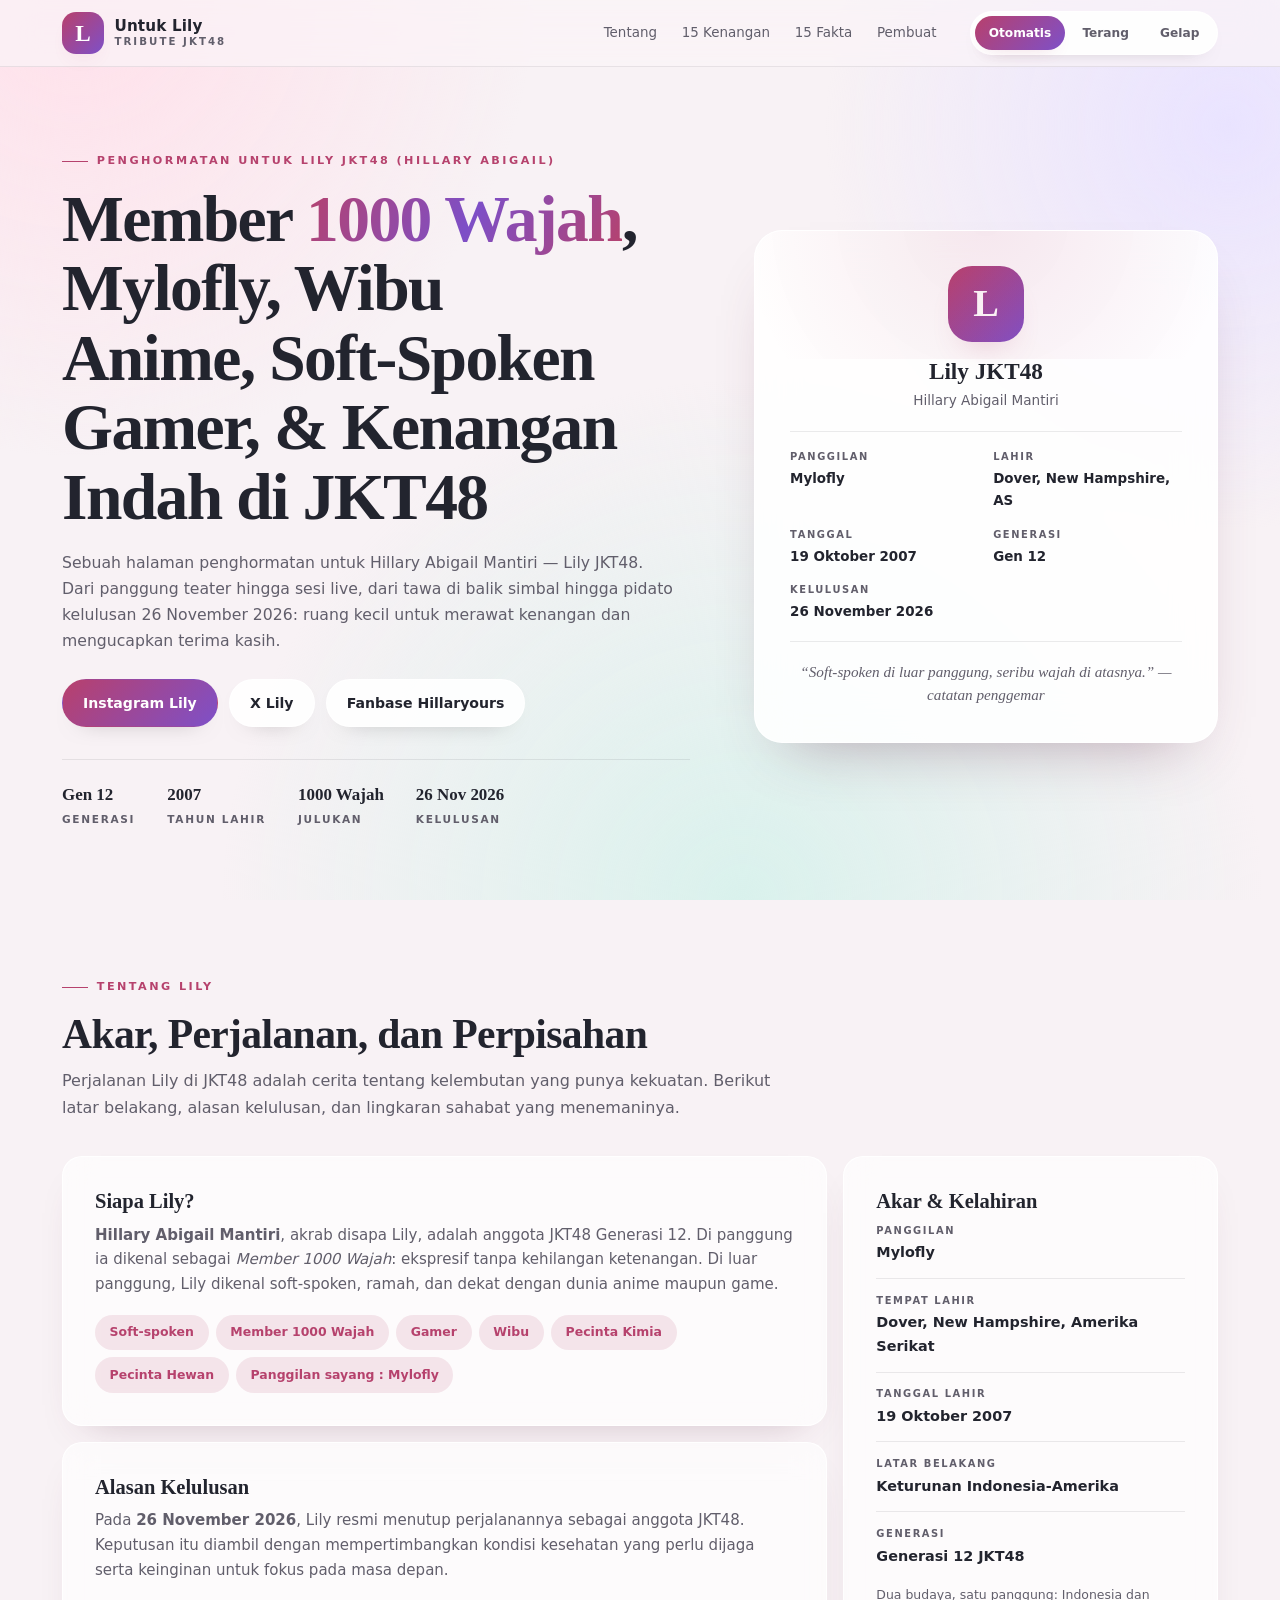
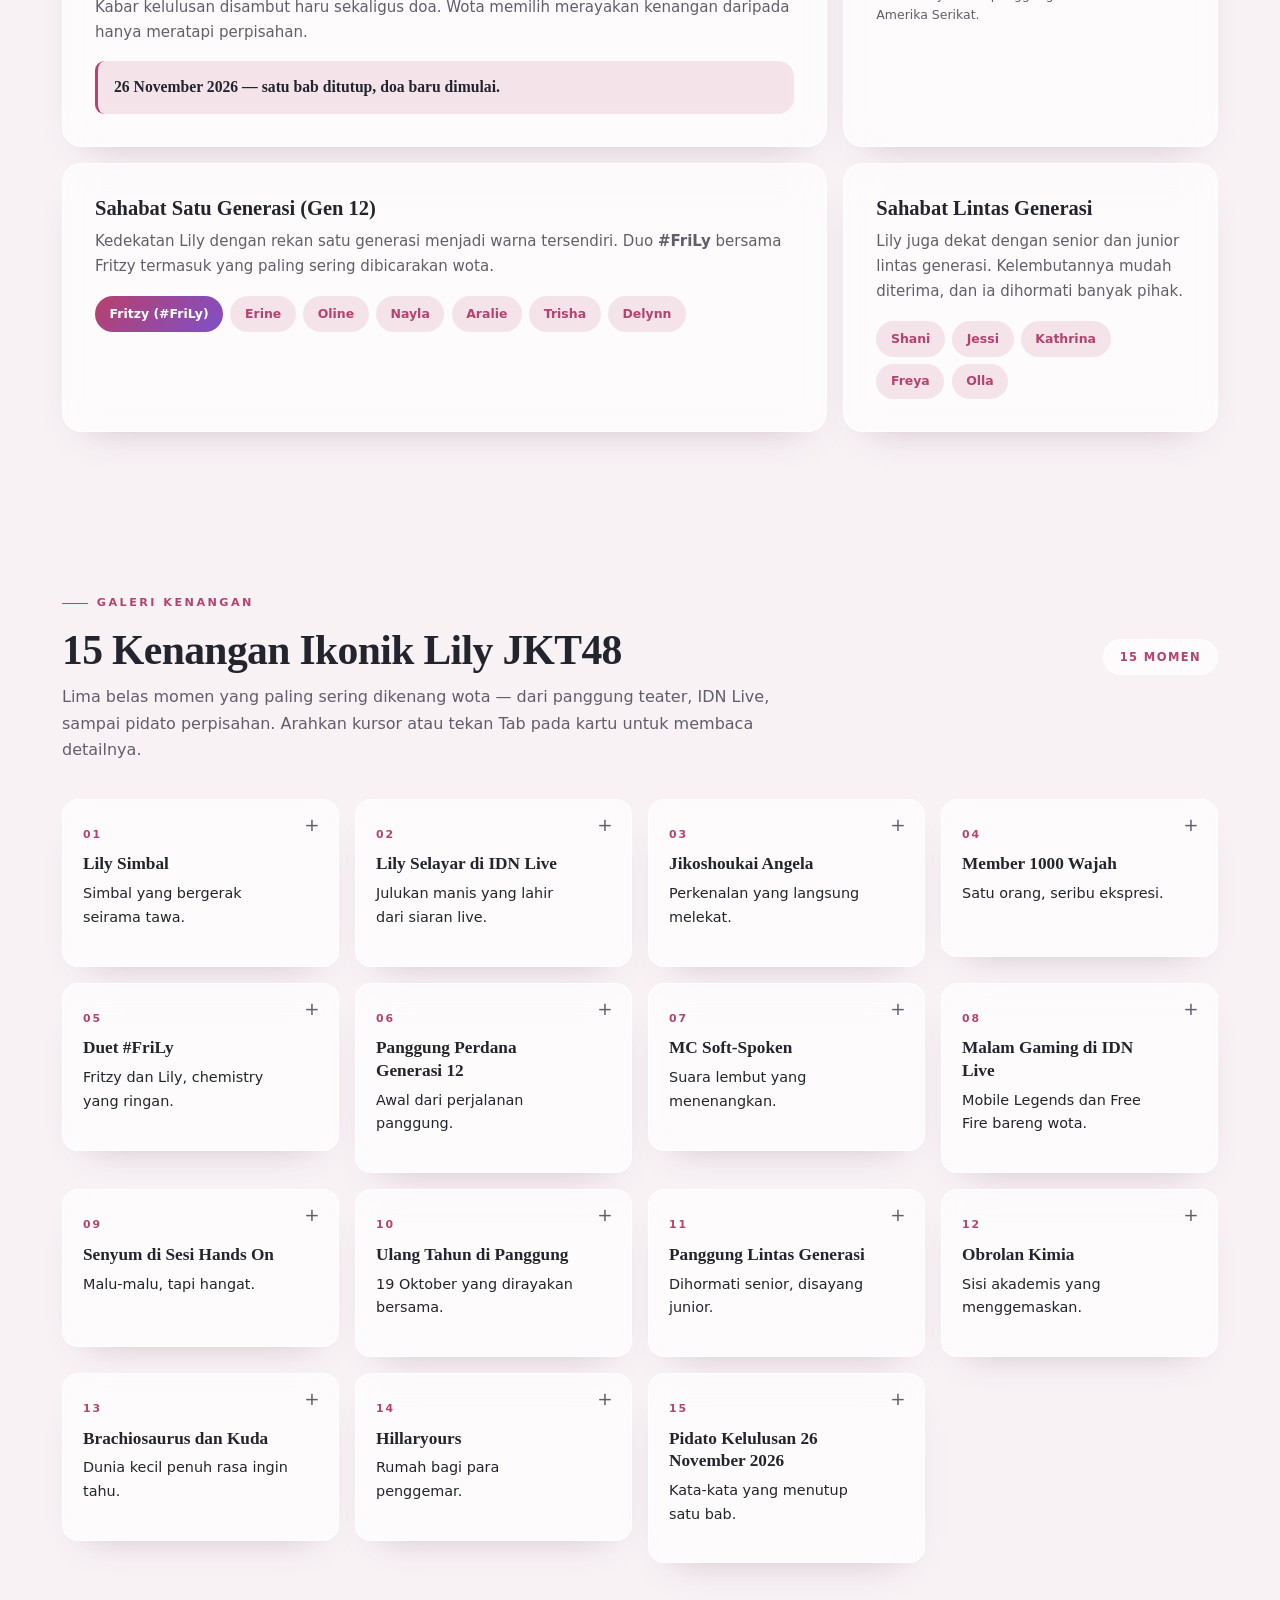
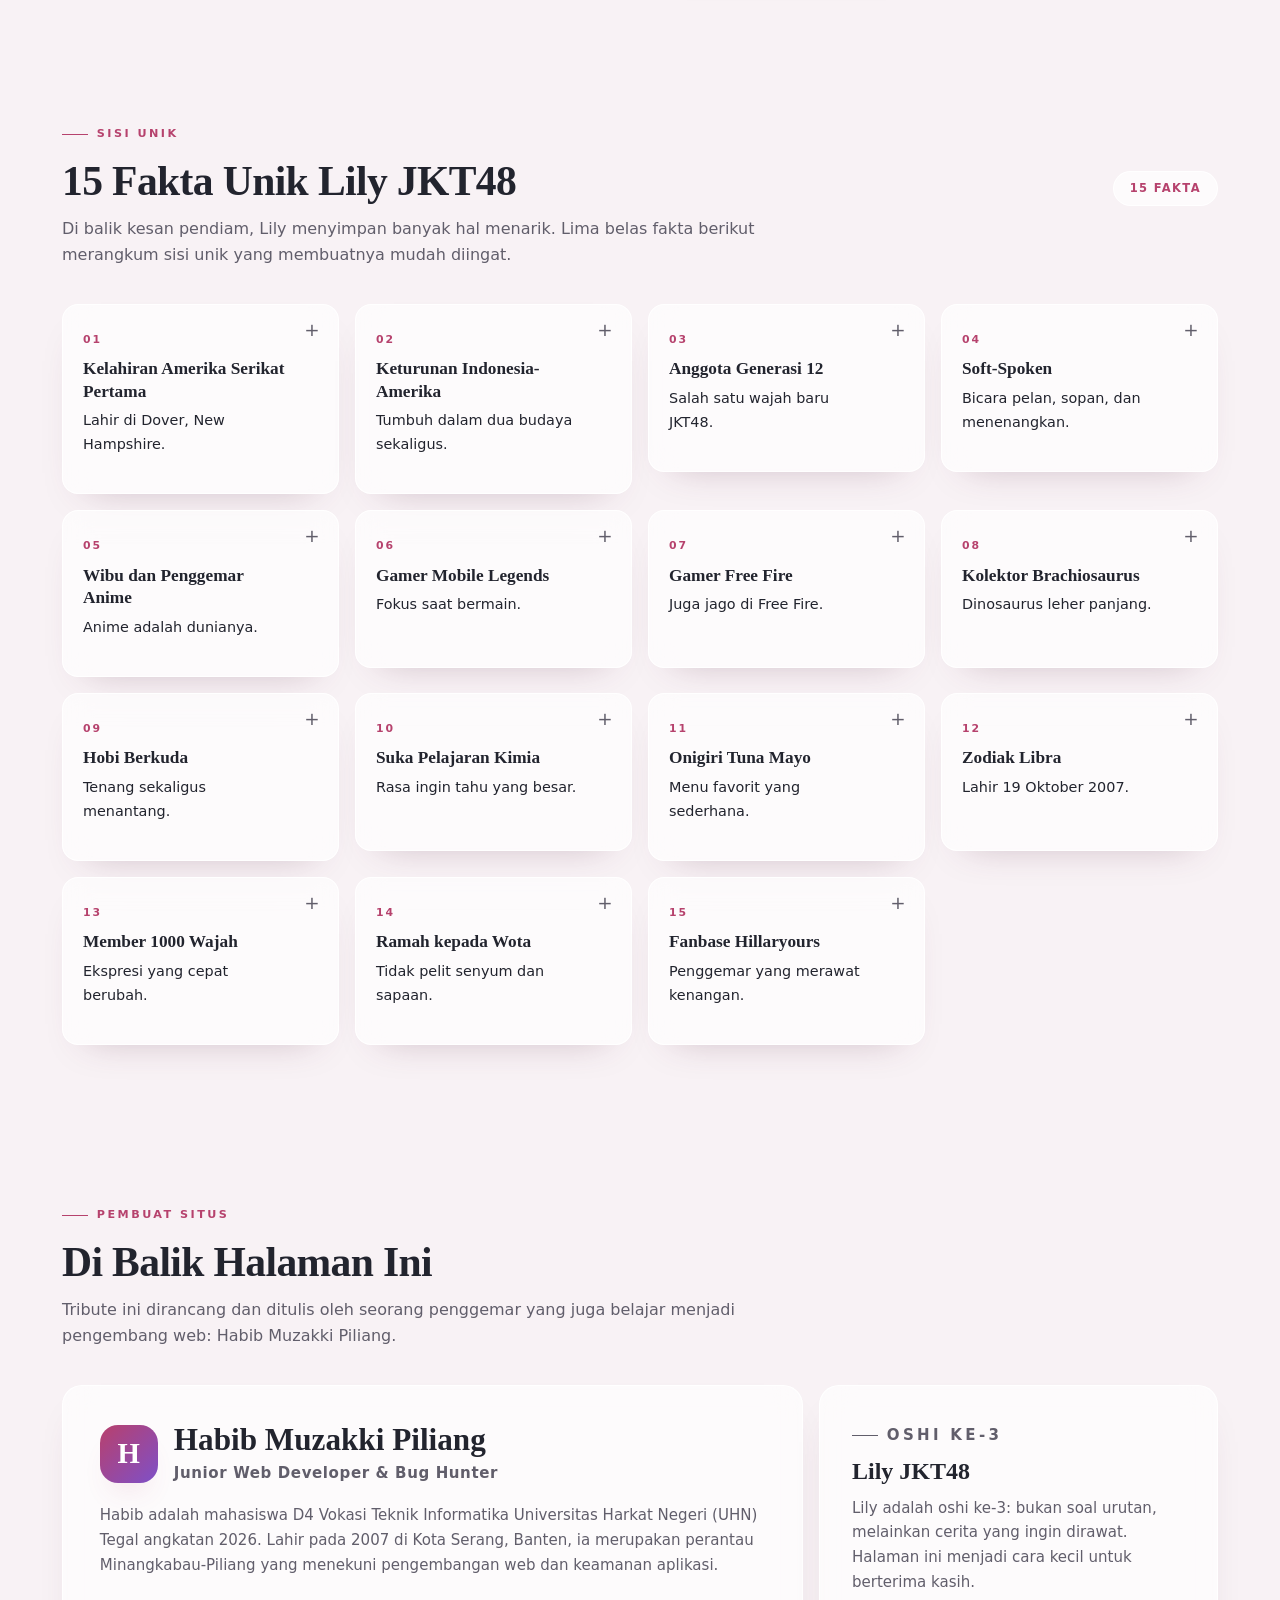
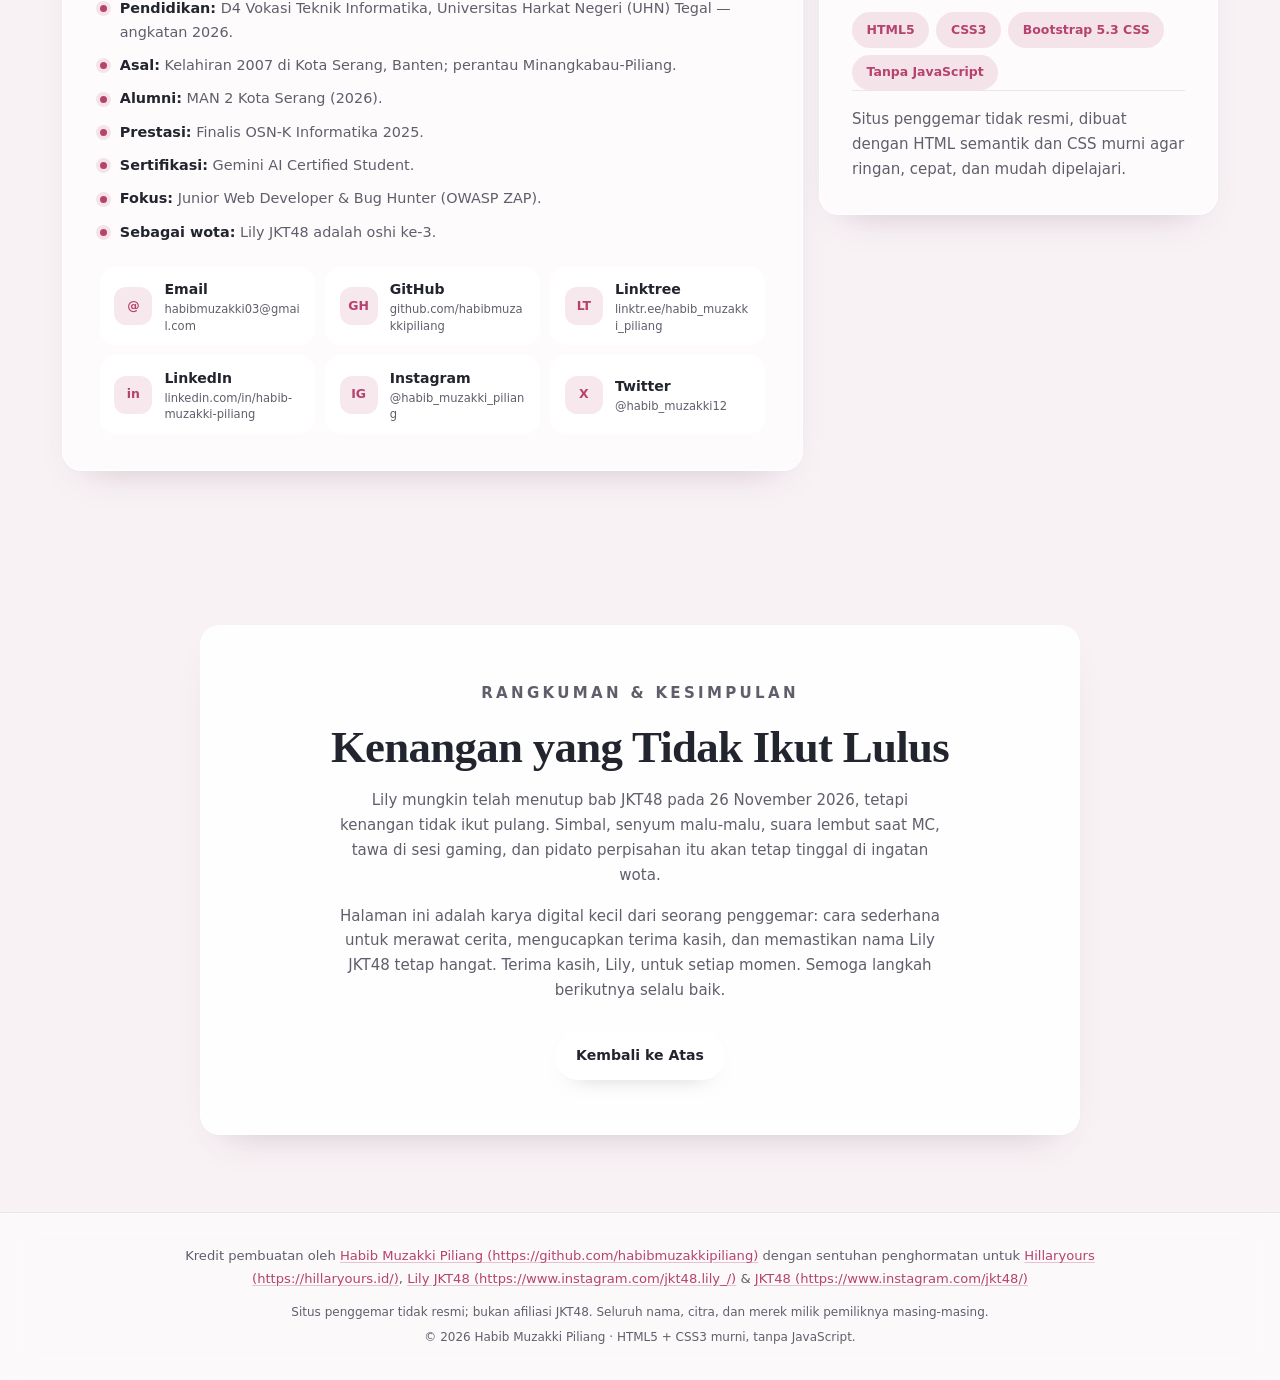
==== commit fa976cc6: "Add files via upload" ====
--- a/#._BELAJAR_HTML_BARU/LILY JKT48 TRIBUTE/index.html
+++ b/#._BELAJAR_HTML_BARU/LILY JKT48 TRIBUTE/index.html
@@ -10,11 +10,11 @@
        Ganti URL canonical & og:url dengan alamat asli setelah situs online.
        ===================================================================== -->
   <title>Tribute Lily JKT48 — Member 1000 Wajah | Habib Muzakki Piliang</title>
-  <meta name="description" content="Halaman penghormatan Lily JKT48 (Hillary Abigail Mantiri): Member 1000 Wajah, soft-spoken gamer, dan kenangan Generasi 12. Karya Habib Muzakki Piliang.">
-  <meta name="keywords" content="Lily JKT48, Hillary Abigail Mantiri, Lily 1000 Wajah, Lily Gen 12, tribute Lily JKT48, kelulusan Lily JKT48, Hillaryours, Habib Muzakki Piliang, JKT48">
+  <meta name="description" content="Halaman penghormatan Lily JKT48 (Hillary Abigail Mantiri): Member 1000 Wajah, Mylofly, Wibu Anime, Soft-Spoken Gamer, & Kenangan Indah di JKT48.">
+  <meta name="keywords" content="Lily JKT48, Hillary Abigail Mantiri, Mylofly, Wibu Anime, Lily 1000 Wajah, Lily Gen 12, tribute Lily JKT48, kelulusan Lily JKT48, Hillaryours, Habib Muzakki Piliang, JKT48">
   <meta name="author" content="Habib Muzakki Piliang">
   <meta name="robots" content="index, follow">
-  <link rel="canonical" href="https://habibmuzakkipiliang.github.io/lily-jkt48-tribute/">
+  <link rel="canonical" href="https://website-portfolio-dan-lily-jkt48.vercel.app/">
 
   <meta name="google-site-verification" content="2lqEwKd6baWQ2nL5EldRkuIDyvjt5dhnQ6HaUU8MalA" />
 
@@ -22,9 +22,9 @@
        OPEN GRAPH (untuk tampilan saat tautan dibagikan)
        ===================================================================== -->
   <meta property="og:title" content="Tribute Lily JKT48 — Member 1000 Wajah">
-  <meta property="og:description" content="Penghormatan untuk Lily JKT48 (Hillary Abigail Mantiri): soft-spoken gamer, Member 1000 Wajah, dan kenangan indah Generasi 12.">
+  <meta property="og:description" content="Penghormatan untuk Lily JKT48 (Hillary Abigail Mantiri): Member 1000 Wajah, Mylofly, Wibu Anime, Soft-Spoken Gamer, & Kenangan Indah di JKT48.">
   <meta property="og:type" content="website">
-  <meta property="og:url" content="https://habibmuzakkipiliang.github.io/lily-jkt48-tribute/">
+  <meta property="og:url" content="https://website-portfolio-dan-lily-jkt48.vercel.app/">
   <meta property="og:site_name" content="Untuk Lily — Tribute JKT48">
   <meta property="og:locale" content="id_ID">
 
@@ -33,7 +33,7 @@
        ===================================================================== -->
   <meta name="twitter:card" content="summary">
   <meta name="twitter:title" content="Tribute Lily JKT48 — Member 1000 Wajah">
-  <meta name="twitter:description" content="Halaman penghormatan untuk Lily JKT48 (Hillary Abigail Mantiri): soft-spoken gamer dan kenangan Generasi 12.">
+  <meta name="twitter:description" content="Halaman penghormatan untuk Lily JKT48 (Hillary Abigail Mantiri): Member 1000 Wajah, Mylofly, Wibu Anime, Soft-Spoken Gamer, & Kenangan Indah di JKT48">
 
   <!-- Warna bilah browser mengikuti tema perangkat -->
   <meta name="theme-color" content="#f8f2f5" media="(prefers-color-scheme: light)">
@@ -119,7 +119,7 @@
             <p class="eyebrow">Penghormatan untuk Lily JKT48 (Hillary Abigail)</p>
 
             <h1 id="hero-title">
-              Member <span class="text-accent">1000 Wajah</span>, Soft-Spoken Gamer, &amp; Kenangan Indah di JKT48
+              Member <span class="text-accent">1000 Wajah</span>, Mylofly, Wibu Anime, Soft-Spoken Gamer, &amp; Kenangan Indah di JKT48
             </h1>
 
             <p class="hero-desc">
@@ -171,6 +171,10 @@
 
             <dl class="mini-facts">
               <div>
+                <dt>Panggilan</dt>
+                <dd>Mylofly</dd>
+              </div>
+              <div>
                 <dt>Lahir</dt>
                 <dd>Dover, New Hampshire, AS</dd>
               </div>
@@ -227,6 +231,8 @@
                 <li class="chip">Gamer</li>
                 <li class="chip">Wibu</li>
                 <li class="chip">Pecinta Kimia</li>
+                <li class="chip">Pecinta Hewan</li>
+                <li class="chip">Panggilan sayang : Mylofly</li>
               </ul>
             </article>
 
@@ -234,6 +240,10 @@
             <article class="glass-card bento-tall" aria-labelledby="asal-title">
               <h3 class="card-title" id="asal-title">Akar &amp; Kelahiran</h3>
               <dl class="detail-list">
+                <div>
+                  <dt>Panggilan</dt>
+                  <dd>Mylofly</dd>
+                </div>
                 <div>
                   <dt>Tempat lahir</dt>
                   <dd>Dover, New Hampshire, Amerika Serikat</dd>
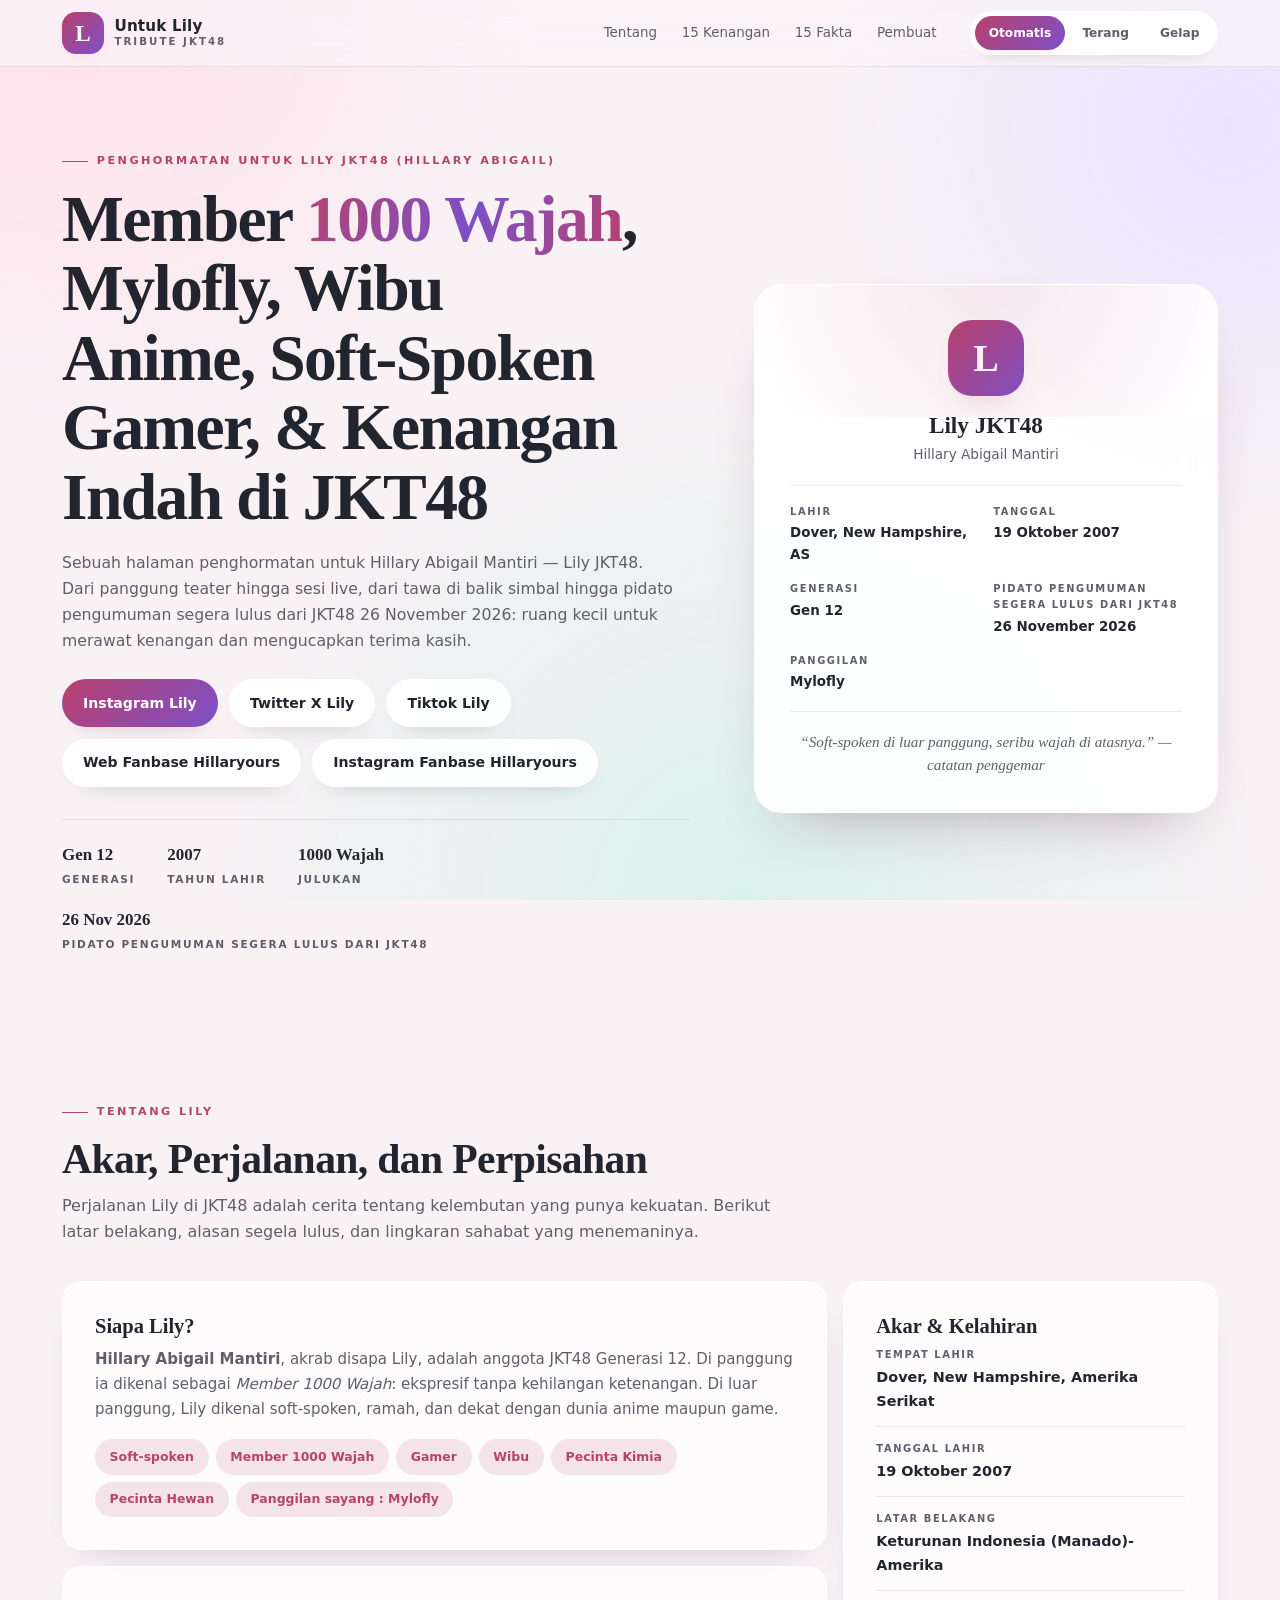
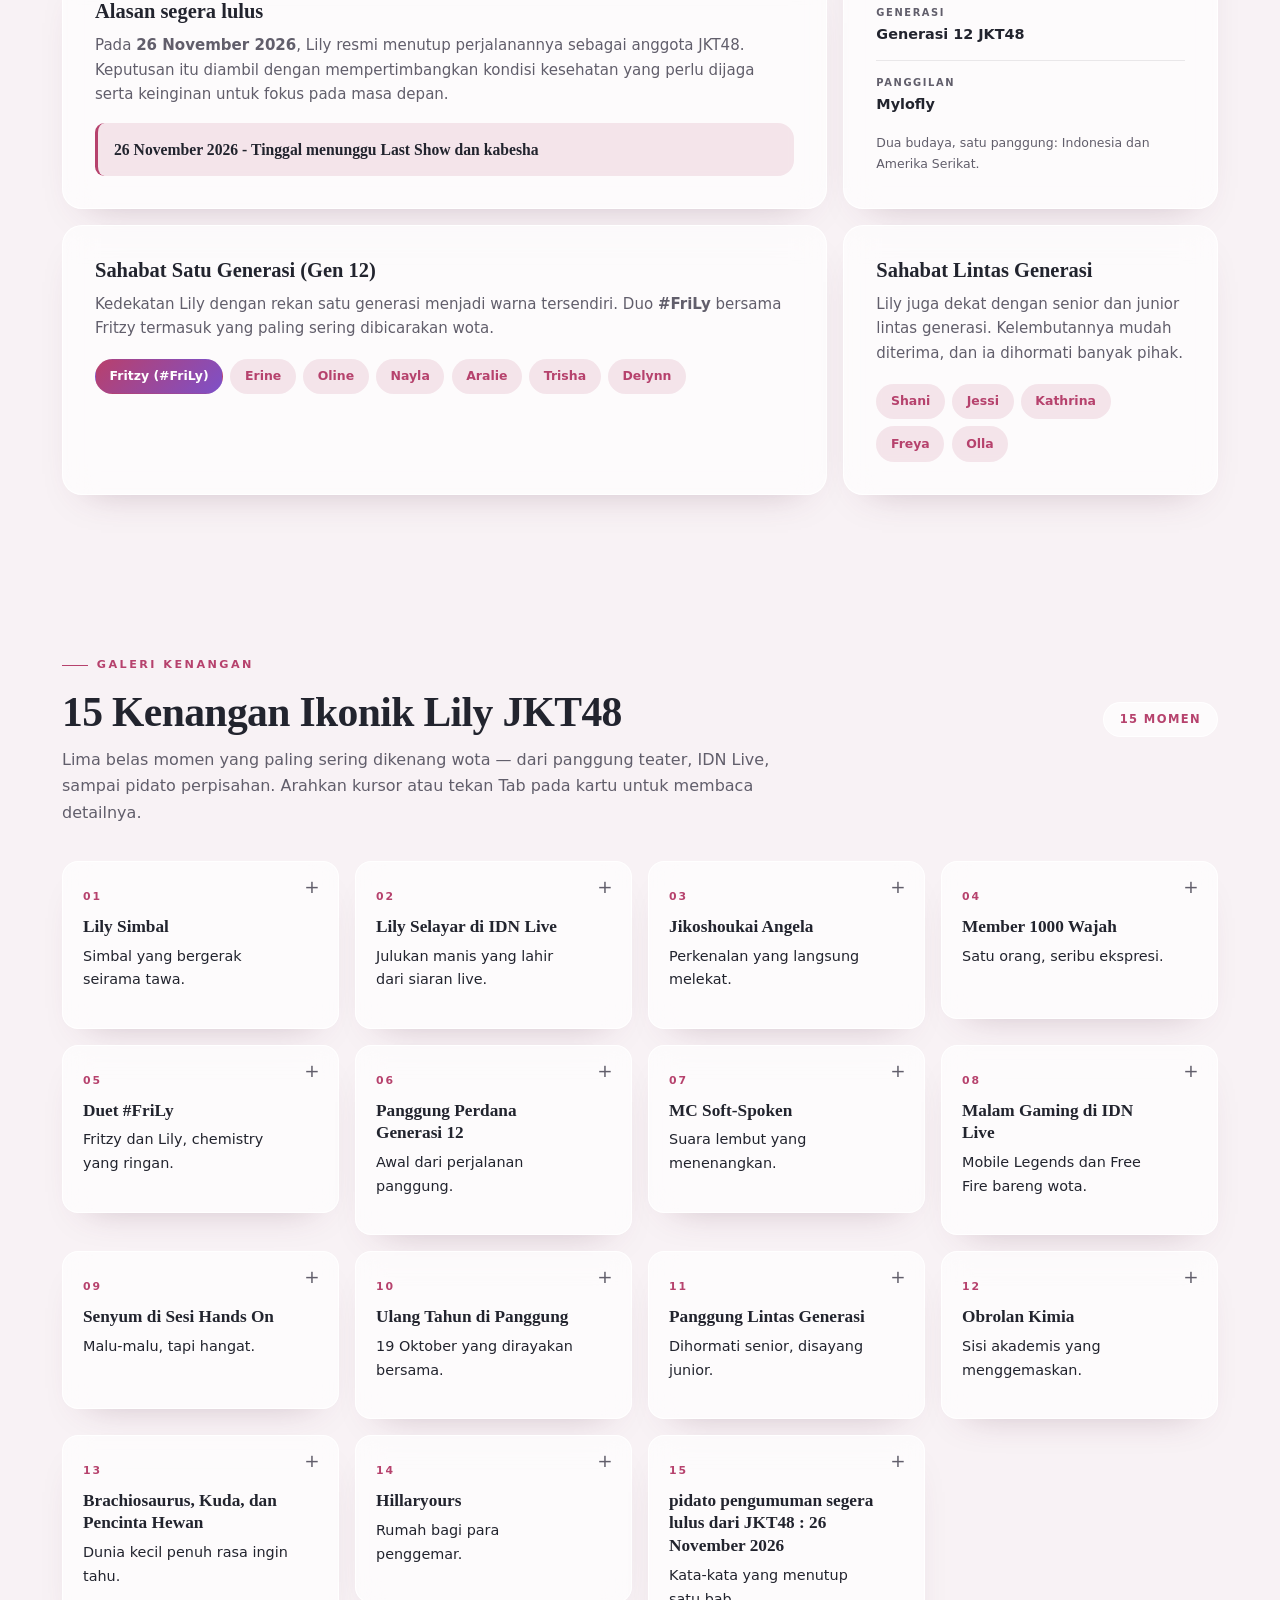
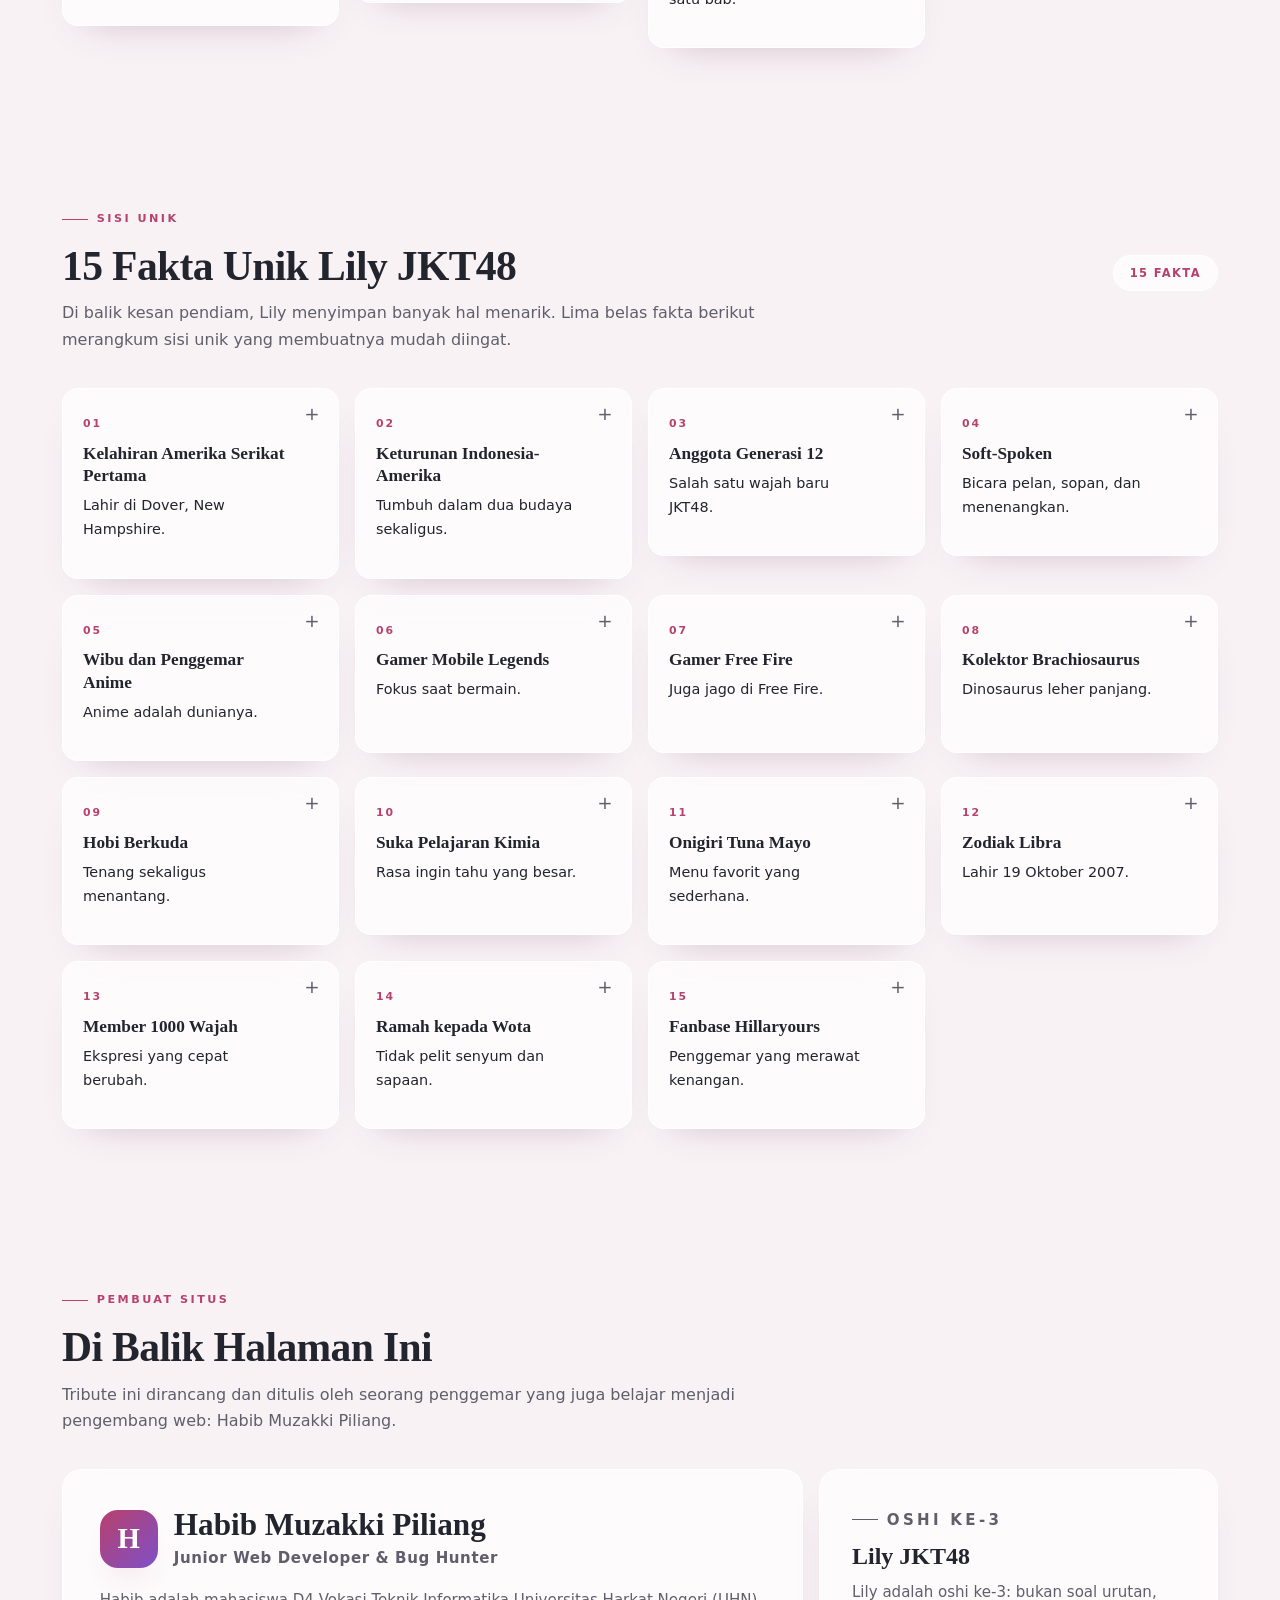
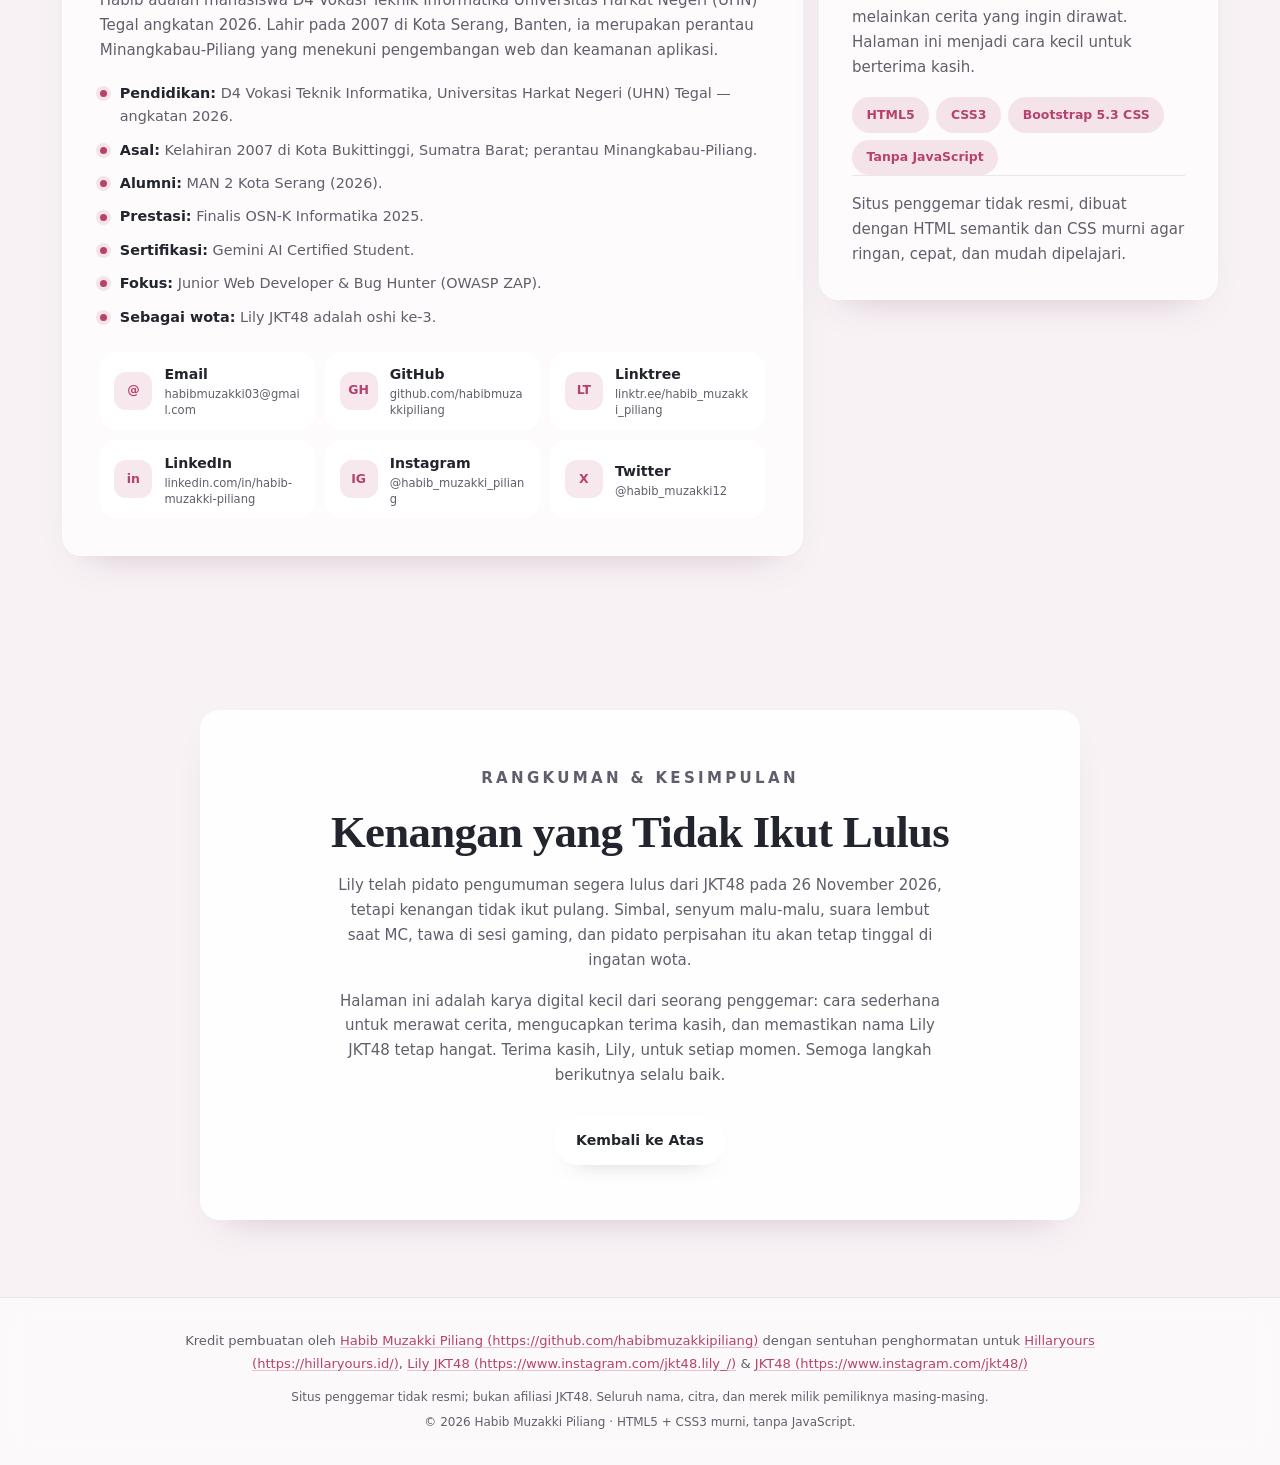
==== commit 34aacbe0: "Add files via upload" ====
--- a/#._BELAJAR_HTML_BARU/LILY JKT48 TRIBUTE/index.html
+++ b/#._BELAJAR_HTML_BARU/LILY JKT48 TRIBUTE/index.html
@@ -11,7 +11,7 @@
        ===================================================================== -->
   <title>Tribute Lily JKT48 — Member 1000 Wajah | Habib Muzakki Piliang</title>
   <meta name="description" content="Halaman penghormatan Lily JKT48 (Hillary Abigail Mantiri): Member 1000 Wajah, Mylofly, Wibu Anime, Soft-Spoken Gamer, & Kenangan Indah di JKT48.">
-  <meta name="keywords" content="Lily JKT48, Hillary Abigail Mantiri, Mylofly, Wibu Anime, Lily 1000 Wajah, Lily Gen 12, tribute Lily JKT48, kelulusan Lily JKT48, Hillaryours, Habib Muzakki Piliang, JKT48">
+  <meta name="keywords" content="Lily JKT48, Hillary Abigail Mantiri, Mylofly, Wibu Anime, Lily 1000 Wajah, Lily Gen 12, tribute Lily JKT48,  pidato pengumuman segera lulus dari JKT48 26 November 2026 Lily JKT48, Hillaryours, Habib Muzakki Piliang, JKT48">
   <meta name="author" content="Habib Muzakki Piliang">
   <meta name="robots" content="index, follow">
   <link rel="canonical" href="https://website-portfolio-dan-lily-jkt48.vercel.app/">
@@ -125,7 +125,7 @@
             <p class="hero-desc">
               Sebuah halaman penghormatan untuk Hillary Abigail Mantiri — Lily JKT48.
               Dari panggung teater hingga sesi live, dari tawa di balik simbal hingga
-              pidato kelulusan 26 November 2026: ruang kecil untuk merawat kenangan
+              pidato pengumuman segera lulus dari JKT48 26 November 2026: ruang kecil untuk merawat kenangan
               dan mengucapkan terima kasih.
             </p>
 
@@ -135,11 +135,18 @@
                 Instagram Lily
               </a>
               <a class="btn-soft" href="https://x.com/Lily_JKT48" target="_blank" rel="noopener noreferrer">
-                X Lily
+                Twitter X Lily
+              </a>
+              <a class="btn-soft" href="https://www.tiktok.com/@jkt48.lily?lang=id-ID" target="_blank" rel="noopener noreferrer">
+                Tiktok Lily
               </a>
               <a class="btn-soft" href="https://hillaryours.id/" target="_blank" rel="noopener noreferrer">
-                Fanbase Hillaryours
+                Web Fanbase Hillaryours
               </a>
+              <a class="btn-soft" href="https://www.instagram.com/hillaryours_id/" target="_blank" rel="noopener noreferrer">
+                Instagram Fanbase Hillaryours
+              </a>
+               
             </div>
 
             <!-- Ringkasan angka penting, ditulis sebagai daftar semantik -->
@@ -158,7 +165,7 @@
               </li>
               <li>
                 <span class="stat-value">26 Nov 2026</span>
-                <span class="stat-label">Kelulusan</span>
+                <span class="stat-label"> pidato pengumuman segera lulus dari JKT48</span>
               </li>
             </ul>
           </div>
@@ -169,11 +176,7 @@
             <h2>Lily JKT48</h2>
             <p class="hero-card-name">Hillary Abigail Mantiri</p>
 
-            <dl class="mini-facts">
-              <div>
-                <dt>Panggilan</dt>
-                <dd>Mylofly</dd>
-              </div>
+            <dl class="mini-facts">  
               <div>
                 <dt>Lahir</dt>
                 <dd>Dover, New Hampshire, AS</dd>
@@ -187,8 +190,12 @@
                 <dd>Gen 12</dd>
               </div>
               <div>
-                <dt>Kelulusan</dt>
+                <dt>pidato pengumuman segera lulus dari JKT48</dt>
                 <dd>26 November 2026</dd>
+              </div>
+              <div>
+                <dt>Panggilan</dt>
+                <dd>Mylofly</dd>
               </div>
             </dl>
 
@@ -210,7 +217,7 @@
             <h2 id="tentang-title">Akar, Perjalanan, dan Perpisahan</h2>
             <p class="section-intro">
               Perjalanan Lily di JKT48 adalah cerita tentang kelembutan yang punya kekuatan.
-              Berikut latar belakang, alasan kelulusan, dan lingkaran sahabat yang menemaninya.
+              Berikut latar belakang, alasan segela lulus, dan lingkaran sahabat yang menemaninya.
             </p>
           </header>
 
@@ -240,10 +247,6 @@
             <article class="glass-card bento-tall" aria-labelledby="asal-title">
               <h3 class="card-title" id="asal-title">Akar &amp; Kelahiran</h3>
               <dl class="detail-list">
-                <div>
-                  <dt>Panggilan</dt>
-                  <dd>Mylofly</dd>
-                </div>
                 <div>
                   <dt>Tempat lahir</dt>
                   <dd>Dover, New Hampshire, Amerika Serikat</dd>
@@ -254,29 +257,29 @@
                 </div>
                 <div>
                   <dt>Latar belakang</dt>
-                  <dd>Keturunan Indonesia-Amerika</dd>
+                  <dd>Keturunan Indonesia (Manado)-Amerika</dd>
                 </div>
                 <div>
                   <dt>Generasi</dt>
                   <dd>Generasi 12 JKT48</dd>
                 </div>
+                <div>
+                  <dt>Panggilan</dt>
+                  <dd>Mylofly</dd>
+                </div>
               </dl>
               <p class="card-note">Dua budaya, satu panggung: Indonesia dan Amerika Serikat.</p>
             </article>
 
             <!-- Kartu lebar: alasan kelulusan -->
             <article class="glass-card bento-wide" aria-labelledby="lulus-title">
-              <h3 class="card-title" id="lulus-title">Alasan Kelulusan</h3>
+              <h3 class="card-title" id="lulus-title">Alasan segera lulus</h3>
               <p>
                 Pada <strong>26 November 2026</strong>, Lily resmi menutup perjalanannya
                 sebagai anggota JKT48. Keputusan itu diambil dengan mempertimbangkan
                 kondisi kesehatan yang perlu dijaga serta keinginan untuk fokus pada masa depan.
               </p>
-              <p>
-                Kabar kelulusan disambut haru sekaligus doa. Wota memilih merayakan kenangan
-                daripada hanya meratapi perpisahan.
-              </p>
-              <p class="highlight-line">26 November 2026 — satu bab ditutup, doa baru dimulai.</p>
+              <p class="highlight-line">26 November 2026 - Tinggal menunggu Last Show dan kabesha</p>
             </article>
 
             <!-- Kartu lebar: sahabat satu generasi -->
@@ -478,10 +481,10 @@
             <!-- 13 -->
             <article class="tile" tabindex="0">
               <span class="tile-number">13</span>
-              <h3>Brachiosaurus dan Kuda</h3>
+              <h3>Brachiosaurus, Kuda, dan Pencinta Hewan</h3>
               <p class="tile-lead">Dunia kecil penuh rasa ingin tahu.</p>
               <p class="tile-detail">
-                Koleksi Brachiosaurus dan hobi berkuda adalah cerita favorit wota:
+                Koleksi Brachiosaurus hobi berkuda, dan pencinta hewan adalah cerita favorit wota:
                 dua hal sederhana yang memperlihatkan sisi playful Lily.
               </p>
             </article>
@@ -500,7 +503,7 @@
             <!-- 15 -->
             <article class="tile" tabindex="0">
               <span class="tile-number">15</span>
-              <h3>Pidato Kelulusan 26 November 2026</h3>
+              <h3>pidato pengumuman segera lulus dari JKT48 : 26 November 2026</h3>
               <p class="tile-lead">Kata-kata yang menutup satu bab.</p>
               <p class="tile-detail">
                 Pidato perpisahan Lily menyentuh hati: terima kasih untuk wota, tim,
@@ -734,7 +737,7 @@
 
               <ul class="profile-facts">
                 <li><strong>Pendidikan:</strong> D4 Vokasi Teknik Informatika, Universitas Harkat Negeri (UHN) Tegal — angkatan 2026.</li>
-                <li><strong>Asal:</strong> Kelahiran 2007 di Kota Serang, Banten; perantau Minangkabau-Piliang.</li>
+                <li><strong>Asal:</strong> Kelahiran 2007 di Kota Bukittinggi, Sumatra Barat; perantau Minangkabau-Piliang.</li>
                 <li><strong>Alumni:</strong> MAN 2 Kota Serang (2026).</li>
                 <li><strong>Prestasi:</strong> Finalis OSN-K Informatika 2025.</li>
                 <li><strong>Sertifikasi:</strong> Gemini AI Certified Student.</li>
@@ -831,7 +834,7 @@
             <p class="eyebrow">Rangkuman &amp; Kesimpulan</p>
             <h2 id="penutup-title">Kenangan yang Tidak Ikut Lulus</h2>
             <p>
-              Lily mungkin telah menutup bab JKT48 pada 26 November 2026, tetapi
+              Lily telah pidato pengumuman segera lulus dari JKT48 pada 26 November 2026, tetapi
               kenangan tidak ikut pulang. Simbal, senyum malu-malu, suara lembut saat
               MC, tawa di sesi gaming, dan pidato perpisahan itu akan tetap tinggal
               di ingatan wota.
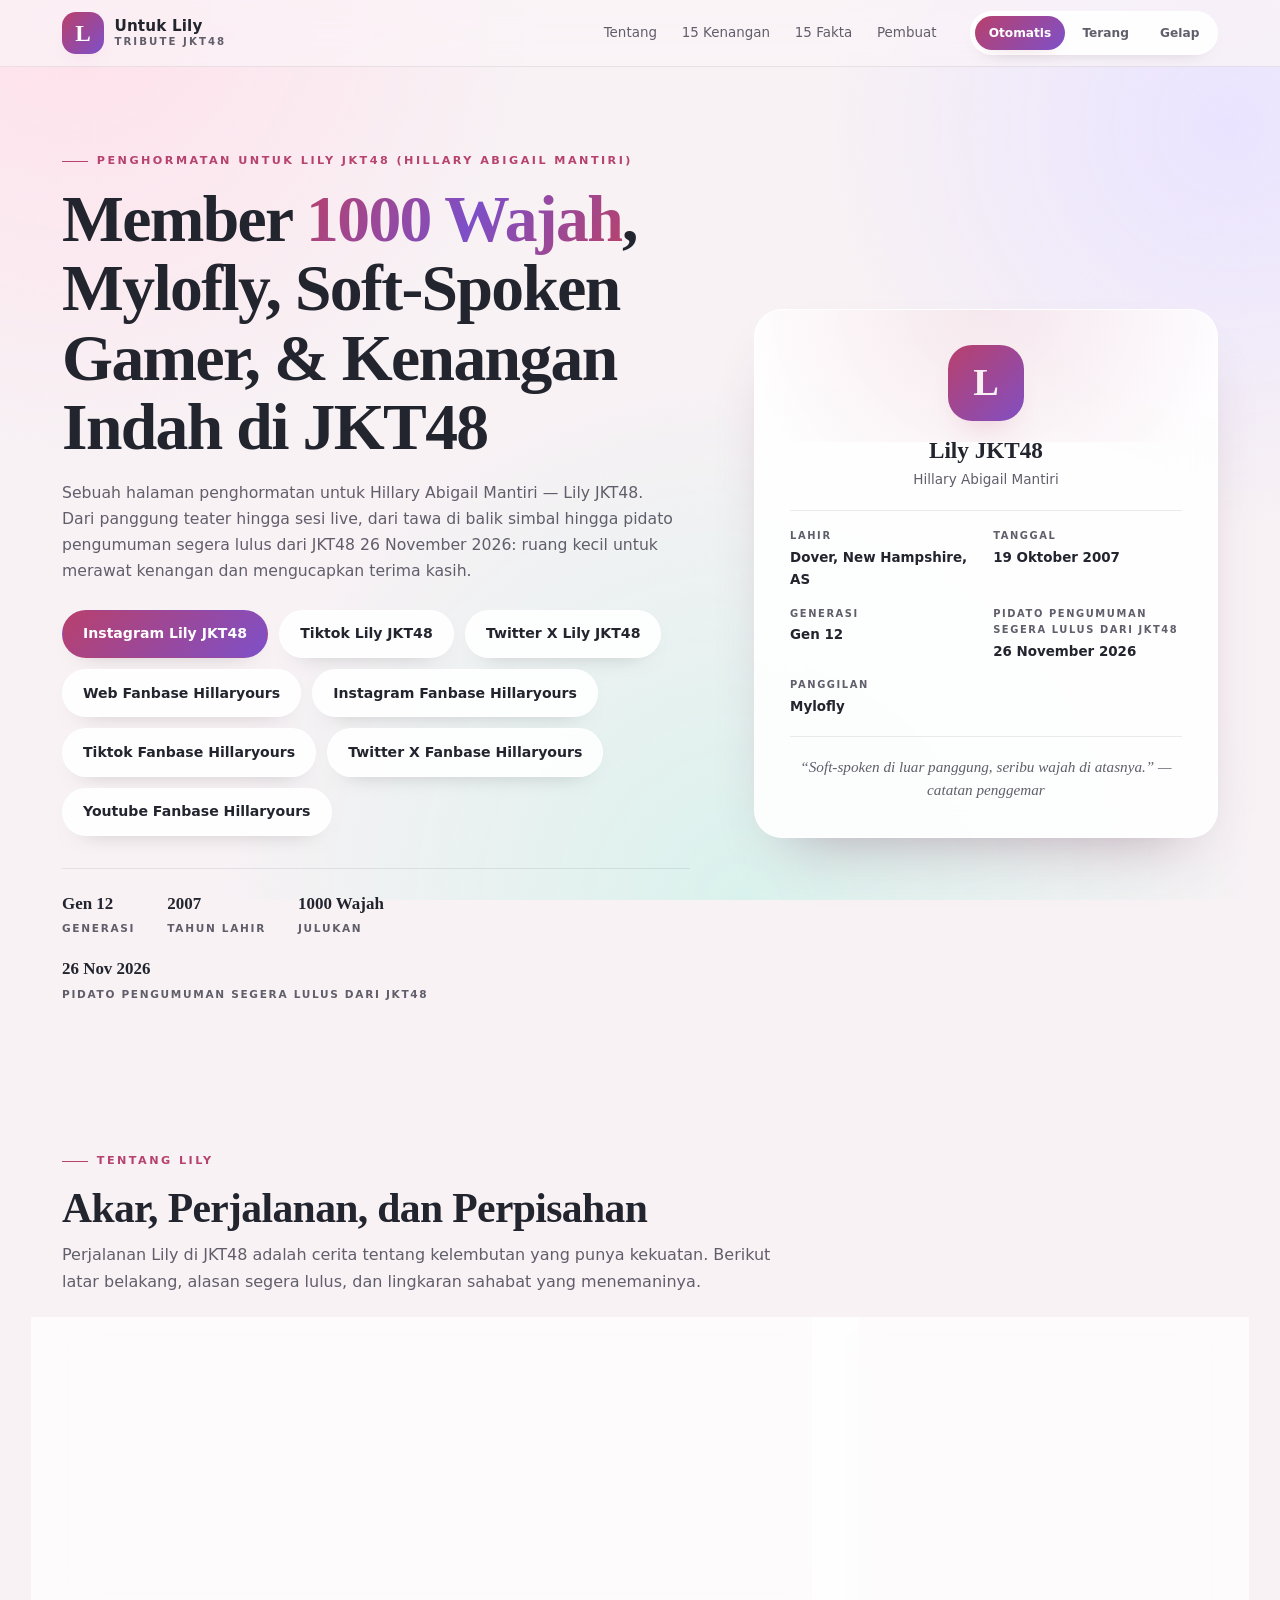
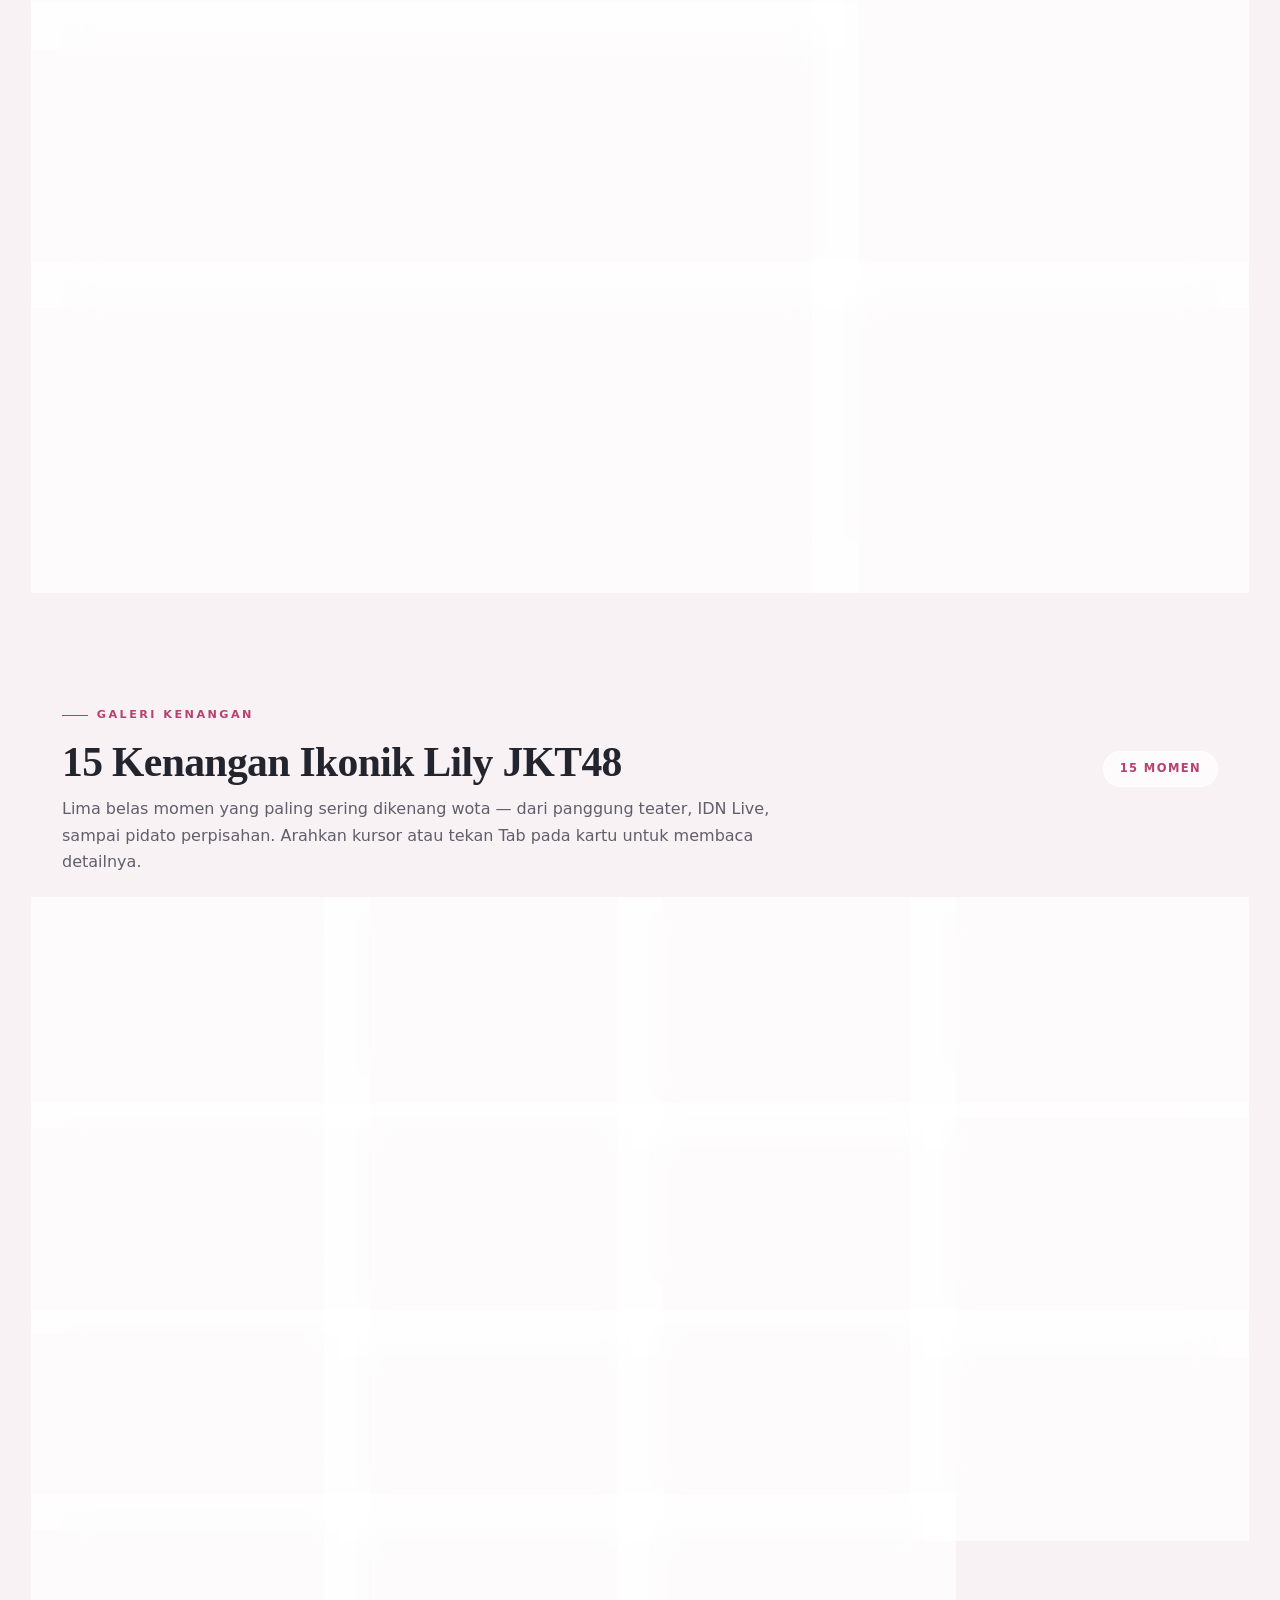
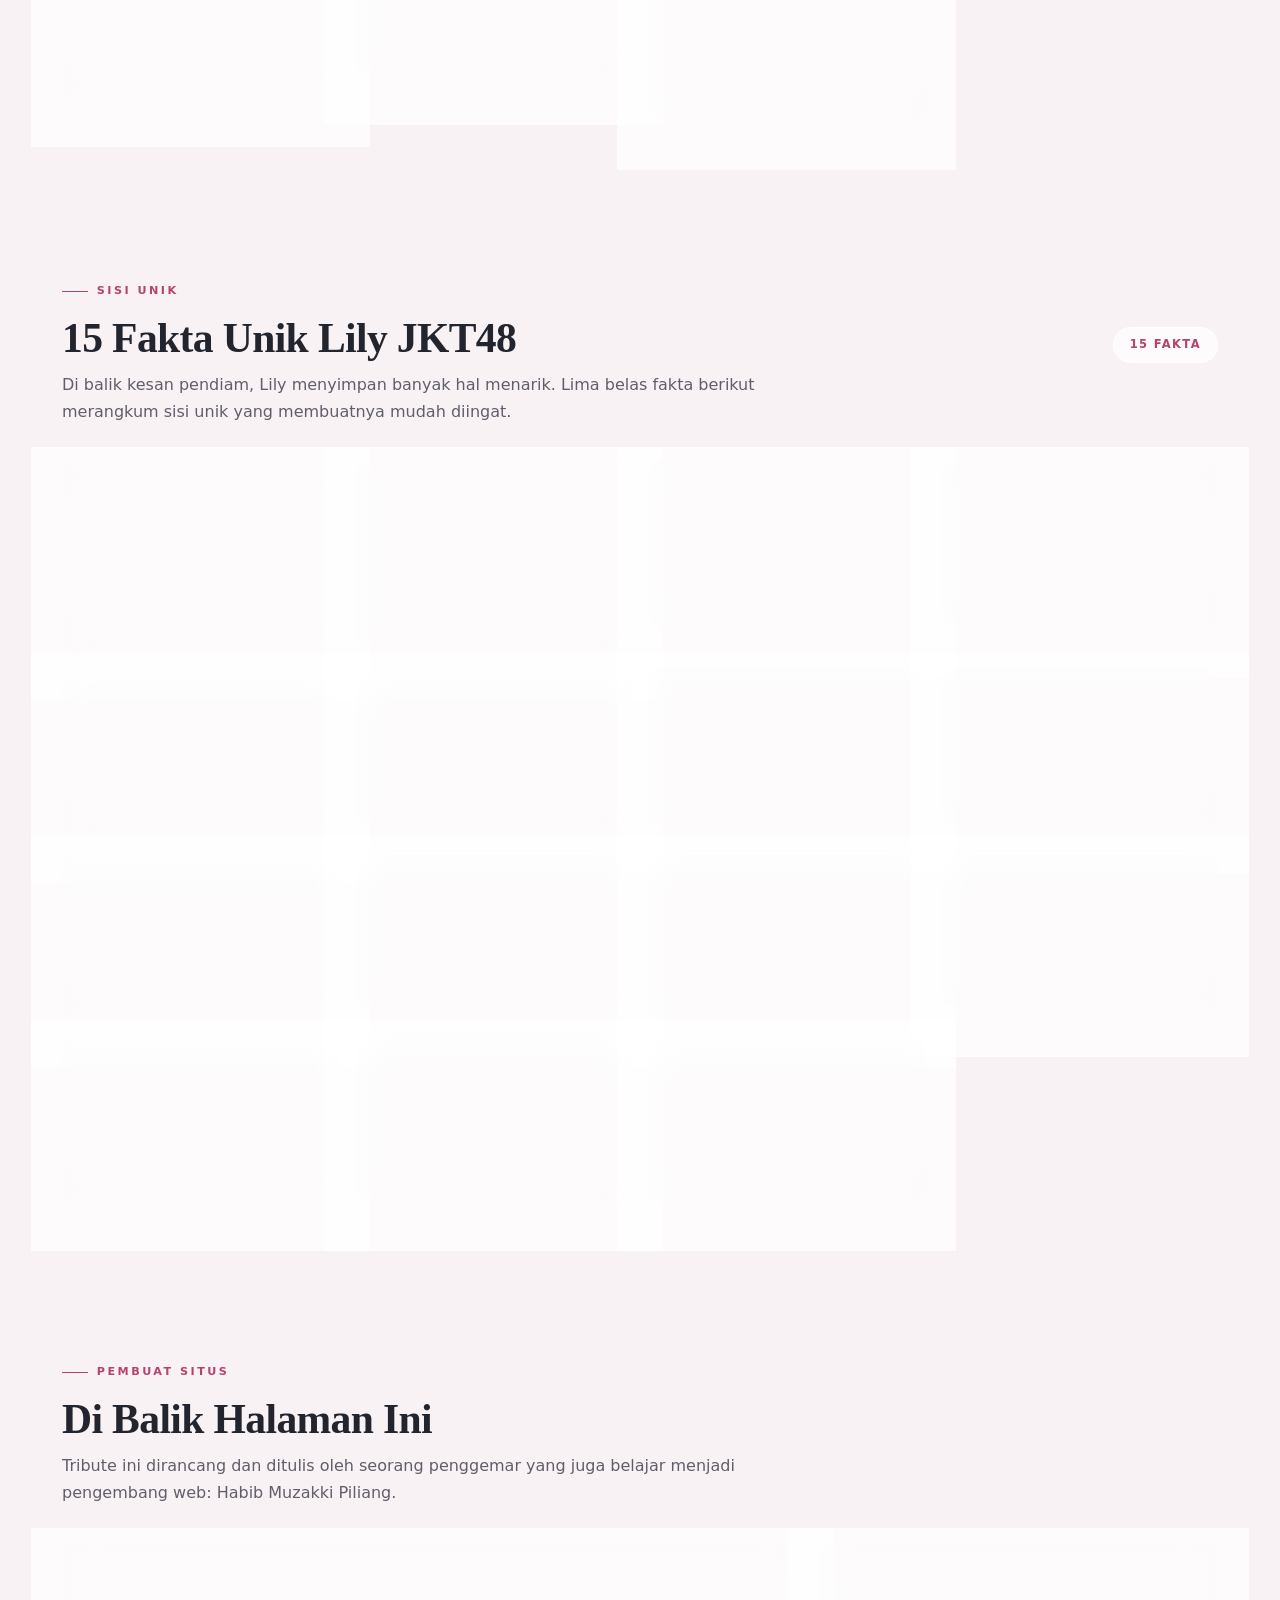
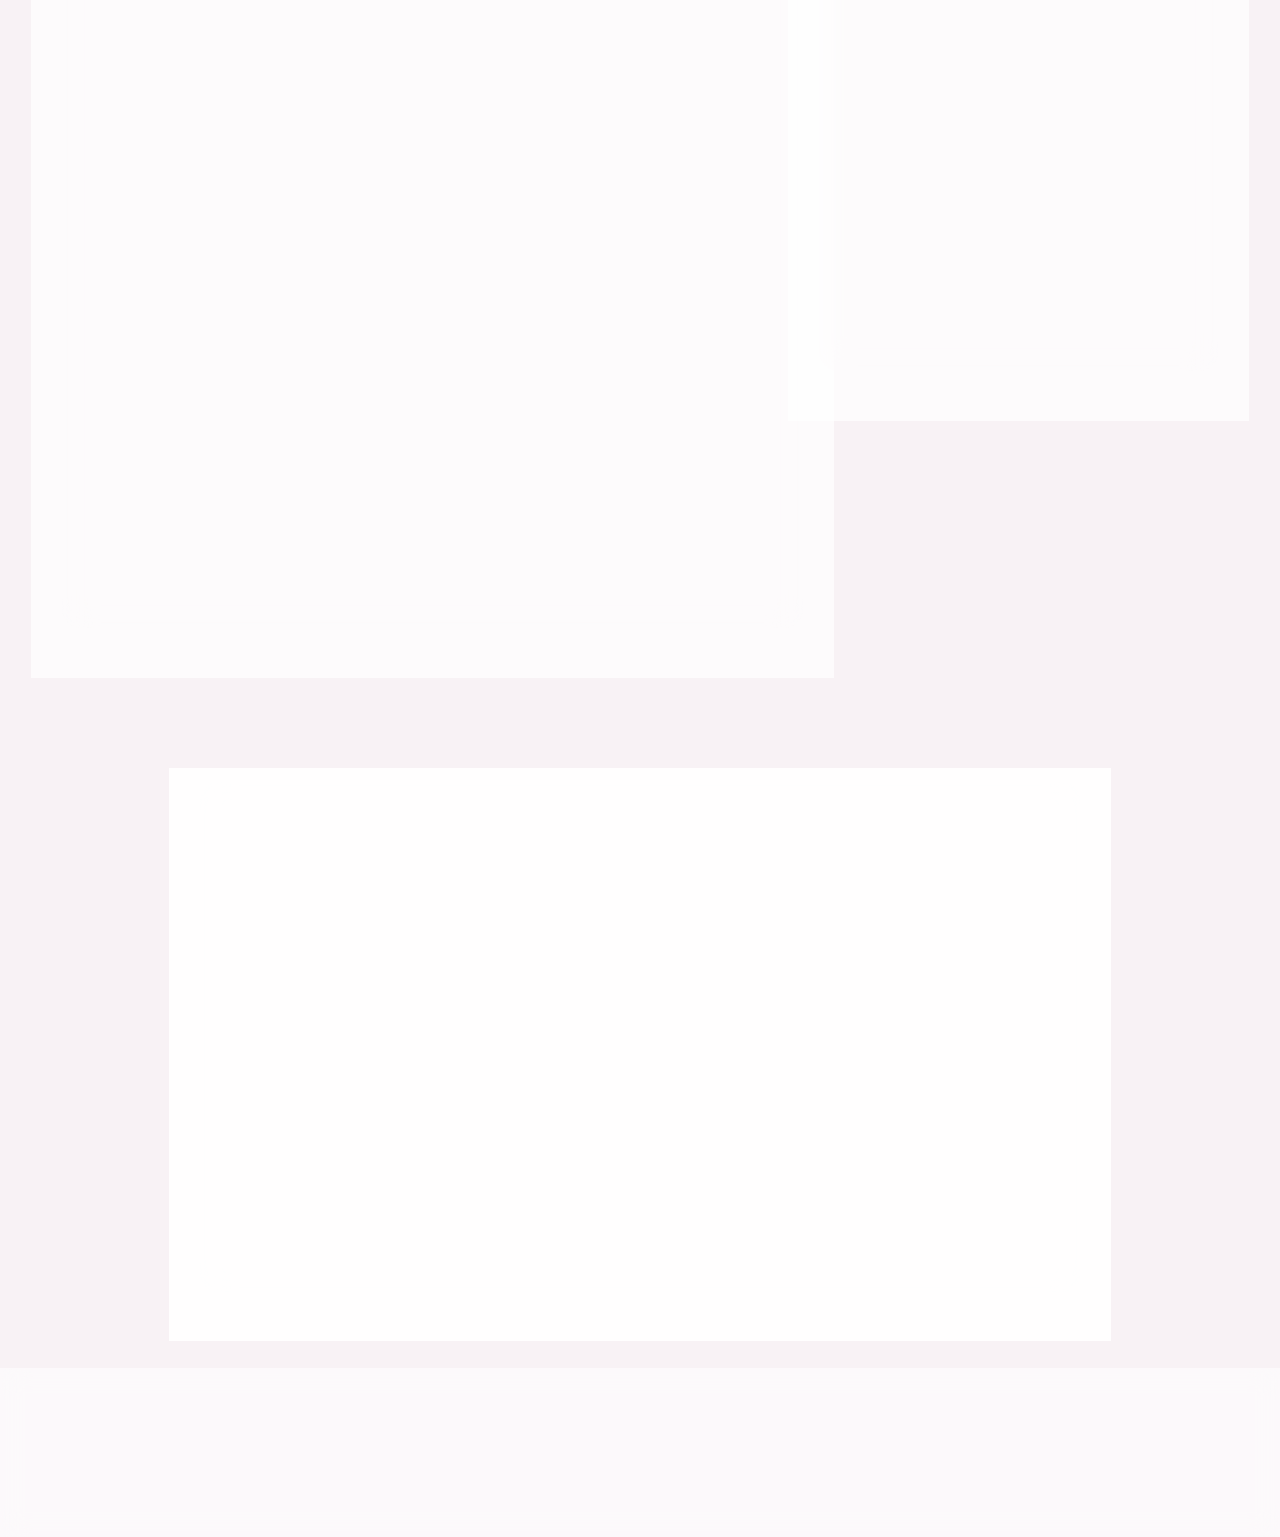
==== commit 25d68d66: "Add files via upload" ====
--- a/#._BELAJAR_HTML_BARU/LILY JKT48 TRIBUTE/index.html
+++ b/#._BELAJAR_HTML_BARU/LILY JKT48 TRIBUTE/index.html
@@ -116,10 +116,10 @@
 
           <!-- Kolom teks -->
           <div class="hero-copy">
-            <p class="eyebrow">Penghormatan untuk Lily JKT48 (Hillary Abigail)</p>
+            <p class="eyebrow">Penghormatan untuk Lily JKT48 (Hillary Abigail Mantiri)</p>
 
             <h1 id="hero-title">
-              Member <span class="text-accent">1000 Wajah</span>, Mylofly, Wibu Anime, Soft-Spoken Gamer, &amp; Kenangan Indah di JKT48
+              Member <span class="text-accent">1000 Wajah</span>, Mylofly, Soft-Spoken Gamer, &amp; Kenangan Indah di JKT48
             </h1>
 
             <p class="hero-desc">
@@ -132,19 +132,28 @@
             <!-- Tautan resmi / kanal Lily dan fanbase -->
             <div class="hero-actions">
               <a class="btn-soft btn-primary-soft" href="https://www.instagram.com/jkt48.lily_/" target="_blank" rel="noopener noreferrer">
-                Instagram Lily
+                Instagram Lily JKT48
+              </a>
+              <a class="btn-soft" href="https://www.tiktok.com/@jkt48.lily?lang=id-ID" target="_blank" rel="noopener noreferrer">
+                Tiktok Lily JKT48
               </a>
               <a class="btn-soft" href="https://x.com/Lily_JKT48" target="_blank" rel="noopener noreferrer">
-                Twitter X Lily
-              </a>
-              <a class="btn-soft" href="https://www.tiktok.com/@jkt48.lily?lang=id-ID" target="_blank" rel="noopener noreferrer">
-                Tiktok Lily
+                Twitter X Lily JKT48
               </a>
               <a class="btn-soft" href="https://hillaryours.id/" target="_blank" rel="noopener noreferrer">
                 Web Fanbase Hillaryours
               </a>
               <a class="btn-soft" href="https://www.instagram.com/hillaryours_id/" target="_blank" rel="noopener noreferrer">
                 Instagram Fanbase Hillaryours
+              </a>
+              <a class="btn-soft" href="https://www.tiktok.com/@hillaryours_id" target="_blank" rel="noopener noreferrer">
+                Tiktok Fanbase Hillaryours
+              </a>
+              <a class="btn-soft" href="https://x.com/Hillaryours_ID" target="_blank" rel="noopener noreferrer">
+                Twitter X Fanbase Hillaryours
+              </a>
+              <a class="btn-soft" href="https://www.youtube.com/@HillaryoursID" target="_blank" rel="noopener noreferrer">
+                Youtube Fanbase Hillaryours
               </a>
                
             </div>
@@ -217,7 +226,7 @@
             <h2 id="tentang-title">Akar, Perjalanan, dan Perpisahan</h2>
             <p class="section-intro">
               Perjalanan Lily di JKT48 adalah cerita tentang kelembutan yang punya kekuatan.
-              Berikut latar belakang, alasan segela lulus, dan lingkaran sahabat yang menemaninya.
+              Berikut latar belakang, alasan segera lulus, dan lingkaran sahabat yang menemaninya.
             </p>
           </header>
 
@@ -371,10 +380,10 @@
             <!-- 03 -->
             <article class="tile" tabindex="0">
               <span class="tile-number">03</span>
-              <h3>Jikoshoukai Angela</h3>
+              <h3>Jikoshoukai Papipapipum (Nana MLBB)</h3>
               <p class="tile-lead">Perkenalan yang langsung melekat.</p>
               <p class="tile-detail">
-                Jikoshoukai dengan kata “Angela” jadi ciri khas Lily: singkat, lembut,
+                Jikoshoukai yang terinspirasi dari hero Nana di <i>Mobile Legends</i> jadi ciri khas Lily: singkat, lembut,
                 tetapi mudah diingat siapa pun yang baru mengenalnya.
               </p>
             </article>
@@ -745,10 +754,10 @@
                 <li><strong>Sebagai wota:</strong> Lily JKT48 adalah oshi ke-3.</li>
               </ul>
 
-              <!-- Tautan langsung: email, GitHub, Linktree, LinkedIn, Instagram -->
+              <!-- Tautan langsung: email, GitHub, Linktree, LinkedIn, Instagram dan Twitter X -->
               <div class="creator-links">
 
-                <a class="link-chip" href="mailto:habibmuzakki03@gmail.com">
+                <a class="link-chip" href="https://mail.google.com/mail/?view=cm&fs=1&to=habibmuzakki03@gmail.com" target="_blank">
                   <span class="chip-badge" aria-hidden="true">@</span>
                   <span class="chip-text">
                     <strong>Email</strong>
@@ -861,7 +870,7 @@
       <div class="container">
 
         <p class="footer-credit">
-          Kredit pembuatan oleh <a href="https://github.com/habibmuzakkipiliang" target="_blank" rel="noopener noreferrer">Habib Muzakki Piliang (https://github.com/habibmuzakkipiliang)</a> dengan sentuhan penghormatan untuk <a href="https://hillaryours.id/" target="_blank" rel="noopener noreferrer">Hillaryours (https://hillaryours.id/)</a>, <a href="https://www.instagram.com/jkt48.lily_/" target="_blank" rel="noopener noreferrer">Lily JKT48 (https://www.instagram.com/jkt48.lily_/)</a> &amp; <a href="https://www.instagram.com/jkt48/" target="_blank" rel="noopener noreferrer">JKT48 (https://www.instagram.com/jkt48/)</a>
+          Kredit pembuatan oleh <a href="https://github.com/habibmuzakkipiliang" target="_blank" rel="noopener noreferrer">Habib Muzakki Piliang (https://github.com/habibmuzakkipiliang)</a> dengan sentuhan penghormatan untuk <a href="https://www.instagram.com/hillaryours_id/" target="_blank" rel="noopener noreferrer">Hillaryours (https://www.instagram.com/hillaryours_id/)</a>, <a href="https://www.instagram.com/jkt48.lily_/" target="_blank" rel="noopener noreferrer">Lily JKT48 (https://www.instagram.com/jkt48.lily_/)</a> &amp; <a href="https://www.instagram.com/jkt48/" target="_blank" rel="noopener noreferrer">JKT48 (https://www.instagram.com/jkt48/)</a>
         </p>
 
         <p class="footer-note">
